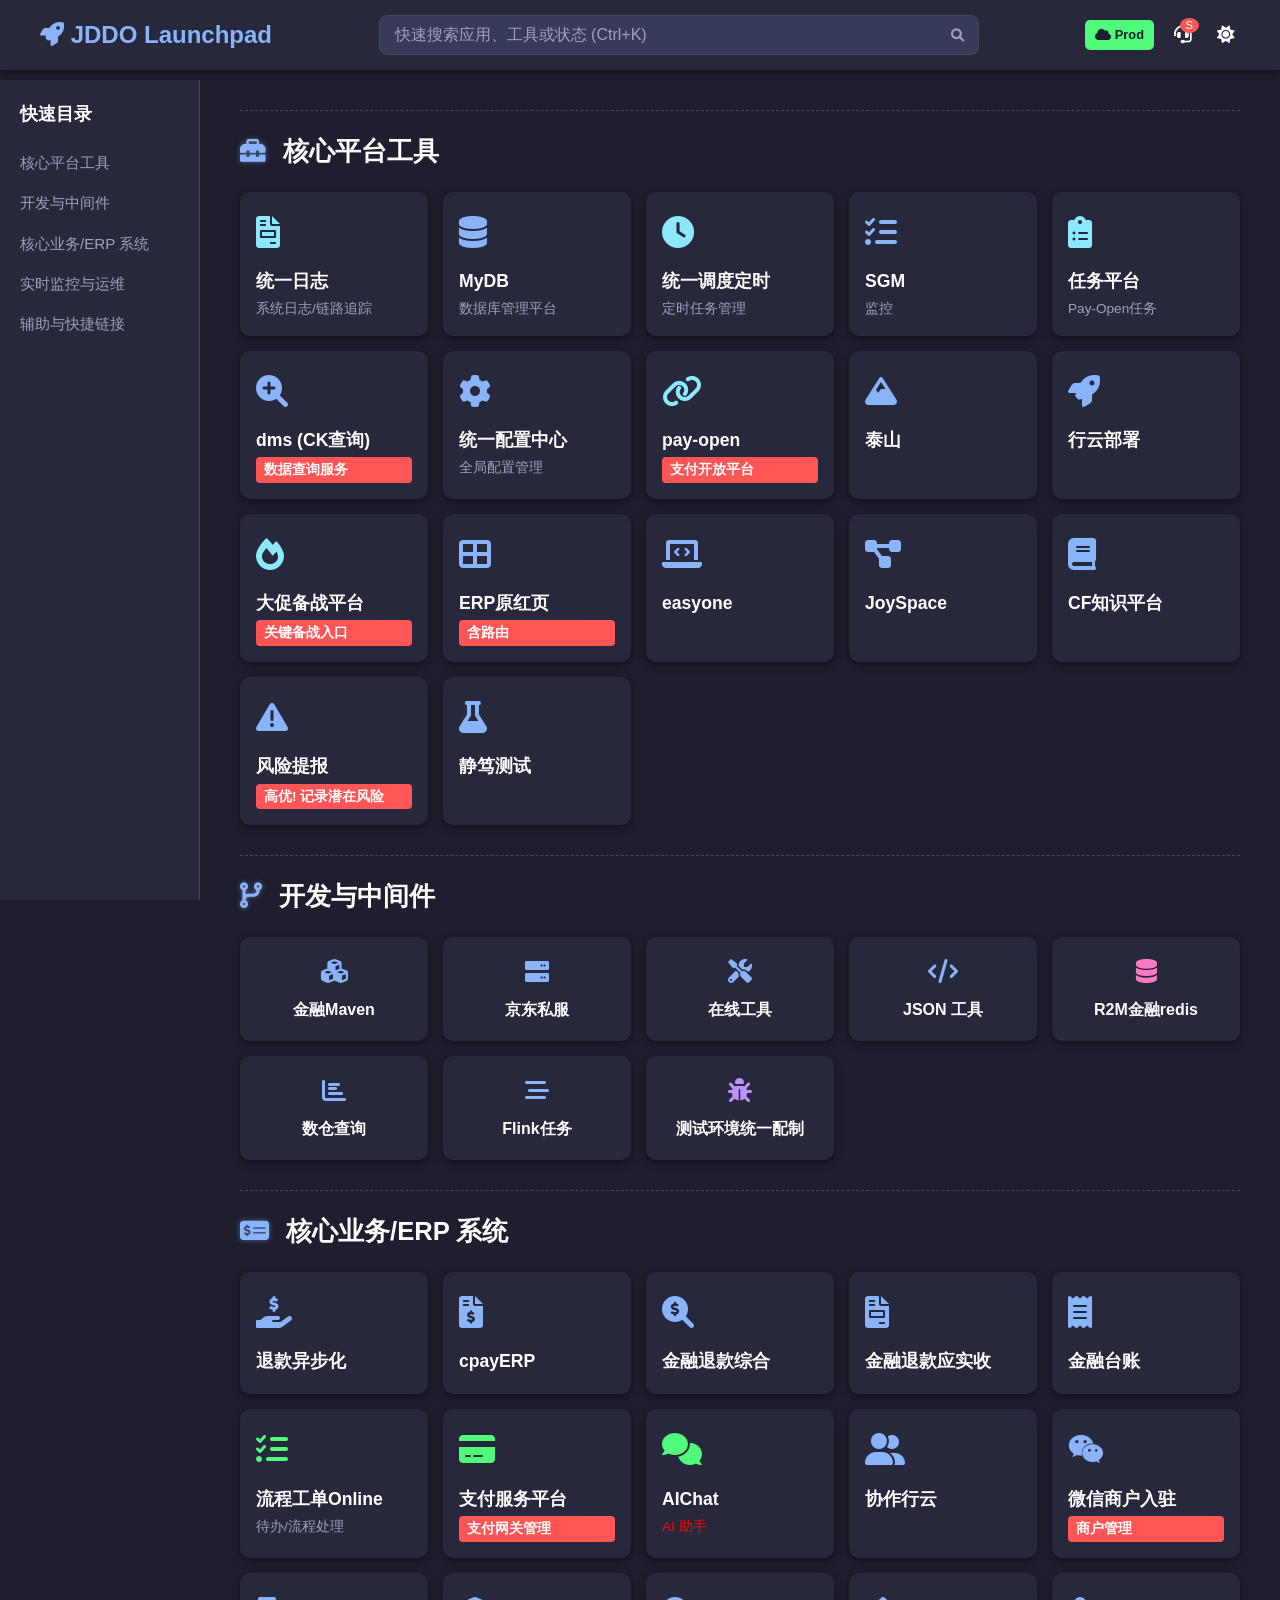
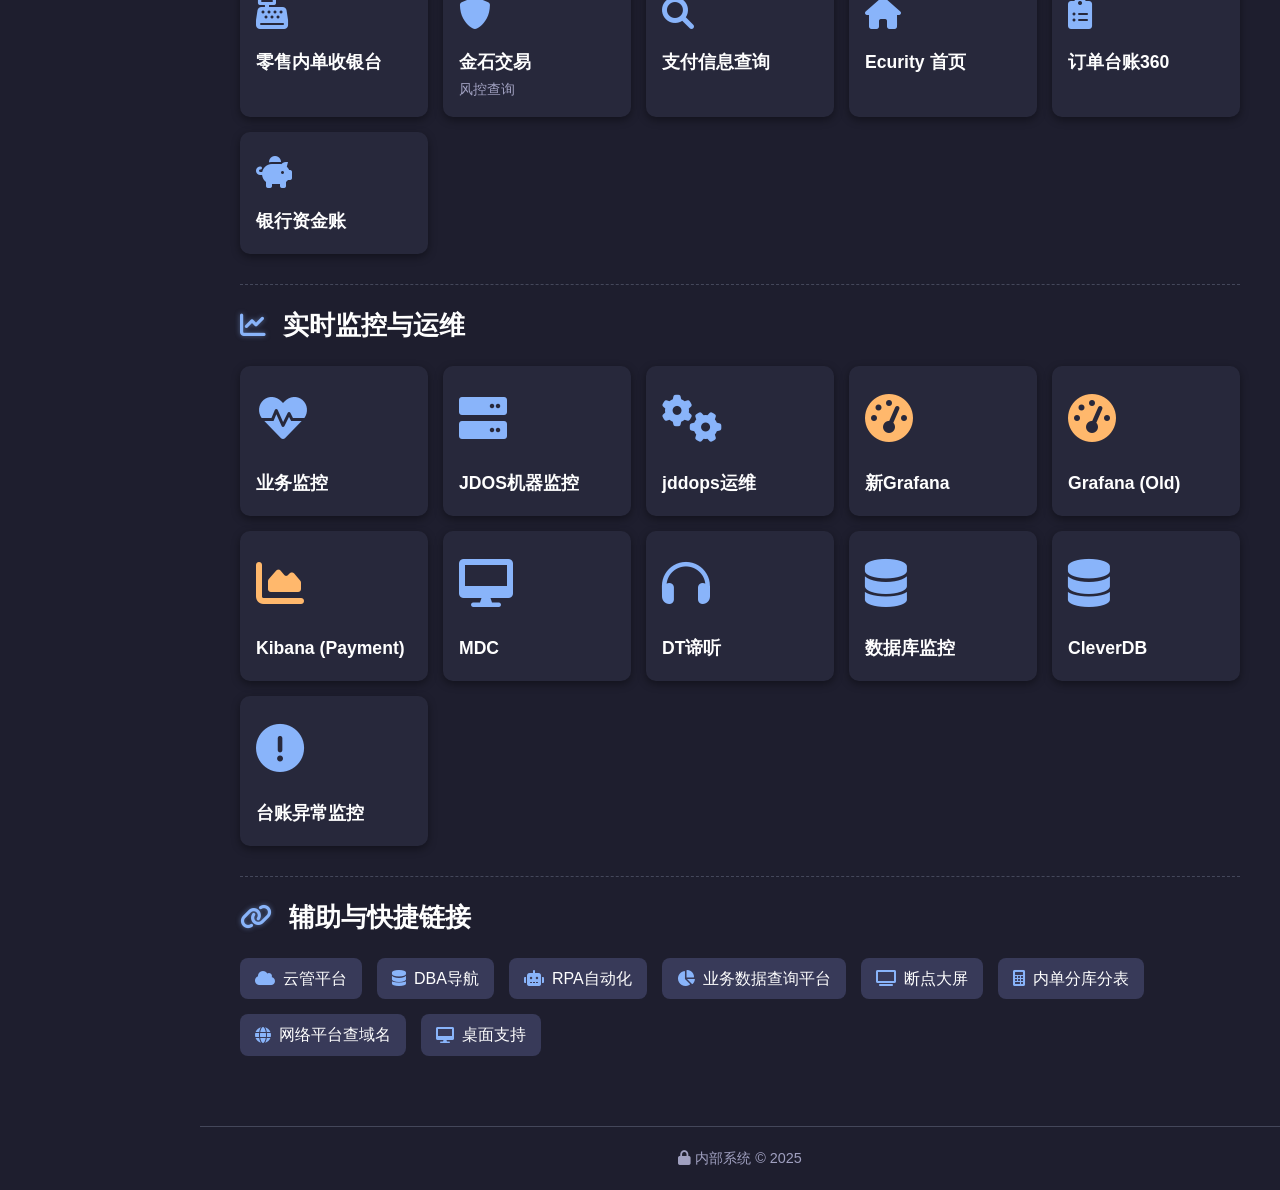
==== index.html @ 11e51b0f "Update index.html" ====
<!DOCTYPE html>
<html lang="zh-CN">
<head>
    <meta charset="UTF-8">
    <meta name="viewport" content="width=device-width, initial-scale=1.0">
    <title>JDDO 智能工作台 - 蓝宇知道</title>
    <link rel="stylesheet" href="https://cdnjs.cloudflare.com/ajax/libs/font-awesome/6.0.0/css/all.min.css">
    <link rel="stylesheet" href="/jd/style.css">
</head>
<body class="dark-mode">

    <nav id="sidebar-nav">
        <h3>快速目录</h3>
        <ul id="toc-list">
            </ul>
    </nav>

    <header id="header">
        <div class="logo">
            <i class="fas fa-rocket"></i> JDDO Launchpad
        </div>
        <div class="search-bar">
            <input type="text" id="search-input" placeholder="快速搜索应用、工具或状态 (Ctrl+K)">
            <button aria-label="搜索"><i class="fas fa-search"></i></button>
        </div>
        <div class="status-widgets">
            <span class="env-tag production" title="当前环境：生产">
                <i class="fas fa-cloud"></i> Prod
            </span>
            <button class="notifications" title="联系支持">
                <a href="timline://chat/?topin=yangfeiyu" style="color: inherit;"><i class="fas fa-headset"></i></a>
                <span class="badge">S</span>
            </button>
            <button id="theme-toggle" title="切换主题">
                <i class="fas fa-sun"></i>
            </button>
        </div>
    </header>

    <main id="main-content">

        <section class="category-block" id="platform-tools">
            <h2 class="category-title"><i class="fas fa-toolbox icon-glow"></i> 核心平台工具</h2>
            <div class="card-grid">
                <a href="http://digger.jd.com/" class="tool-card accent-1" data-label="统一日志, 链路追踪" target="_blank">
                    <div class="card-icon"><i class="fas fa-file-invoice"></i></div>
                    <div class="card-title">统一日志</div>
                    <div class="card-subtitle">系统日志/链路追踪</div>
                </a>
                <a href="http://mydb.jdfmgt.com/" class="tool-card" data-label="MyDB, 数据库管理" target="_blank">
                    <div class="card-icon"><i class="fas fa-database"></i></div>
                    <div class="card-title">MyDB</div>
                    <div class="card-subtitle">数据库管理平台</div>
                </a>
                <a href="http://schedule.jd.com/" class="tool-card accent-1" data-label="统一调度定时, schedule" target="_blank">
                    <div class="card-icon"><i class="fas fa-clock"></i></div>
                    <div class="card-title">统一调度定时</div>
                    <div class="card-subtitle">定时任务管理</div>
                </a>
                <a href="http://sgm.jd.com/" class="tool-card" data-label="SGM" target="_blank">
                    <div class="card-icon"><i class="fas fa-tasks"></i></div>
                    <div class="card-title">SGM</div>
                    <div class="card-subtitle">监控</div>
                </a>
                <a href="https://pay-open.jdfmgt.com/y66o3d" class="tool-card accent-1" data-label="任务平台" target="_blank">
                    <div class="card-icon"><i class="fas fa-clipboard-list"></i></div>
                    <div class="card-title">任务平台</div>
                    <div class="card-subtitle">Pay-Open任务</div>
                </a>
                <a href="https://dms.yunjian.jd.com/dms/sqlConsole/index/index/1" class="tool-card" data-label="dms(CK查询)" target="_blank">
                    <div class="card-icon"><i class="fas fa-search-plus"></i></div>
                    <div class="card-title">dms (CK查询)</div>
                    <div class="card-subtitle urgent">数据查询服务</div>
                </a>

                <a href="http://uniconfm.jd.com/uniconfig.do" class="tool-card" data-label="统一配置中心, 配置" target="_blank">
                    <div class="card-icon"><i class="fas fa-cog"></i></div>
                    <div class="card-title">统一配置中心</div>
                    <div class="card-subtitle">全局配置管理</div>
                </a>
                <a href="https://pay-open.jdfmgt.com/" class="tool-card accent-1" data-label="pay-open" target="_blank">
                    <div class="card-icon"><i class="fas fa-link"></i></div>
                    <div class="card-title">pay-open</div>
                    <div class="card-subtitle urgent">支付开放平台</div>
                </a>
                <a href="https://taishan.jd.com/" class="tool-card" data-label="泰山, 内部工具" target="_blank">
                    <div class="card-icon"><i class="fas fa-mountain"></i></div>
                    <div class="card-title">泰山</div>
                </a>
                <a href="http://jagile.jd.com/jdosCD/jdt/apps" class="tool-card" data-label="行云部署" target="_blank">
                    <div class="card-icon"><i class="fas fa-rocket"></i></div>
                    <div class="card-title">行云部署</div>
                </a>
                <a href="https://dc.jd.com/" class="tool-card accent-1" data-label="大促备战平台" target="_blank">
                    <div class="card-icon"><i class="fas fa-fire"></i></div>
                    <div class="card-title">大促备战平台</div>
                    <div class="card-subtitle urgent">关键备战入口</div>
                </a>
                <a href="https://master.jdfmgt.com/" class="tool-card" data-label="ERP原红页(含路由)" target="_blank">
                    <div class="card-icon"><i class="fas fa-th-large"></i></div>
                    <div class="card-title">ERP原红页</div>
                    <div class="card-subtitle urgent">含路由</div>
                </a>

                <a href="http://jagile.jd.com/easyone" class="tool-card" data-label="easyone" target="_blank">
                    <div class="card-icon"><i class="fas fa-laptop-code"></i></div>
                    <div class="card-title">easyone</div>
                </a>
                <a href="https://joyspace.jd.com/" class="tool-card" data-label="joyspace" target="_blank">
                    <div class="card-icon"><i class="fas fa-project-diagram"></i></div>
                    <div class="card-title">JoySpace</div>
                </a>
                <a href="https://cf.jd.com/" class="tool-card" data-label="CF知识平台" target="_blank">
                    <div class="card-icon"><i class="fas fa-book"></i></div>
                    <div class="card-title">CF知识平台</div>
                </a>
                <a href="https://events.jd.com/order/riskMessage" class="tool-card" data-label="风险提报" target="_blank">
                    <div class="card-icon"><i class="fas fa-exclamation-triangle"></i></div>
                    <div class="card-title">风险提报</div>
                    <div class="card-subtitle urgent">高优! 记录潜在风险</div>
                </a>
                <a href="http://jagile.jd.com/jingdu/interface" class="tool-card" data-label="静笃测试" target="_blank">
                    <div class="card-icon"><i class="fas fa-flask"></i></div>
                    <div class="card-title">静笃测试</div>
                </a>
            </div>
        </section>

        <section class="category-block" id="dev-middleware">
            <h2 class="category-title"><i class="fas fa-code-branch icon-glow"></i> 开发与中间件</h2>
            <div class="card-grid">
                <a href="http://nexus.cbpmgt.com/nexus/index.html#welcome" class="tool-card small" data-label="金融Maven" target="_blank">
                    <div class="card-icon"><i class="fas fa-cubes"></i></div>
                    <div class="card-title">金融Maven</div>
                </a>
                <a href="http://artifactory.jd.com" class="tool-card small" data-label="京东私服" target="_blank">
                    <div class="card-icon"><i class="fas fa-server"></i></div>
                    <div class="card-title">京东私服</div>
                </a>
                <a href="http://c.runoob.com/" class="tool-card small" data-label="在线工具" target="_blank">
                    <div class="card-icon"><i class="fas fa-tools"></i></div>
                    <div class="card-title">在线工具</div>
                </a>
                <a href="https://jddo.cn/json.html" class="tool-card small" data-label="JSON" target="_blank">
                    <div class="card-icon"><i class="fas fa-code"></i></div>
                    <div class="card-title">JSON 工具</div>
                </a>
                
                <a href="https://r2m.jd.com/" class="tool-card small accent-2" data-label="R2M金融redis" target="_blank">
                    <div class="card-icon"><i class="fas fa-database"></i></div>
                    <div class="card-title">R2M金融redis</div>
                </a>
                <a href="http://dp.jd.com/idenew/index.html#/offlineBeta" class="tool-card small" data-label="数仓查询" target="_blank">
                    <div class="card-icon"><i class="fas fa-chart-bar"></i></div>
                    <div class="card-title">数仓查询</div>
                </a>
                <a href="http://dp.jd.com/jrc/task" class="tool-card small" data-label="Flink任务" target="_blank">
                    <div class="card-icon"><i class="fas fa-stream"></i></div>
                    <div class="card-title">Flink任务</div>
                </a>
                <a href="http://uniconfig.jr.jd.com/uniconfig.do" class="tool-card small accent-3" data-label="测试, 统一配制, 环境" target="_blank">
                    <div class="card-icon"><i class="fas fa-bug"></i></div>
                    <div class="card-title">测试环境统一配制</div>
                </a>
            </div>
        </section>

        <section class="category-block" id="business-systems">
            <h2 class="category-title"><i class="fas fa-money-check-alt icon-glow"></i> 核心业务/ERP 系统</h2>
            <div class="card-grid">
                <a href="http://rferp.jdfin.local/refund/refundDataQuery.do" class="tool-card" data-label="ERP, 退款异步化" target="_blank">
                    <div class="card-icon"><i class="fas fa-hand-holding-usd"></i></div>
                    <div class="card-title">退款异步化</div>
                </a>
                <a href="http://cpayerp.jdfmgt.com/" class="tool-card" data-label="cpayERP" target="_blank">
                    <div class="card-icon"><i class="fas fa-file-invoice-dollar"></i></div>
                    <div class="card-title">cpayERP</div>
                </a>
                
                <a href="http://refaudit.jr.jd.com/queryRefundData.do" class="tool-card" data-label="金融退款综合" target="_blank">
                    <div class="card-icon"><i class="fas fa-search-dollar"></i></div>
                    <div class="card-title">金融退款综合</div>
                </a>
                <a href="http://refaudit.jr.jd.com/showInfo.do" class="tool-card" data-label="金融退款应实收" target="_blank">
                    <div class="card-icon"><i class="fas fa-file-invoice"></i></div>
                    <div class="card-title">金融退款应实收</div>
                </a>

                <a href="http://refaudit.jr.jd.com/" class="tool-card" data-label="金融台账" target="_blank">
                    <div class="card-icon"><i class="fas fa-receipt"></i></div>
                    <div class="card-title">金融台账</div>
                </a>
                
                <a href="http://online.cbpmgt.com/" class="tool-card accent-4" data-label="流程工单Online" target="_blank">
                    <div class="card-icon"><i class="fas fa-tasks"></i></div>
                    <div class="card-title">流程工单Online</div>
                    <div class="card-subtitle">待办/流程处理</div>
                </a>
                <a href="https://pay-open.jdfmgt.com/" class="tool-card accent-4" data-label="支付服务平台" target="_blank">
                    <div class="card-icon"><i class="fas fa-credit-card"></i></div>
                    <div class="card-title">支付服务平台</div>
                    <div class="card-subtitle urgent">支付网关管理</div>
                </a>
                <a href="http://aichat.jd.com/" class="tool-card accent-4" data-label="AIChat" target="_blank">
                    <div class="card-icon"><i class="fas fa-comments"></i></div>
                    <div class="card-title">AIChat</div>
                    <div class="card-subtitle" style="color:red">AI 助手</div>
                </a>
                <a href="http://jagile.jd.com/" class="tool-card" data-label="协作行云" target="_blank">
                    <div class="card-icon"><i class="fas fa-user-friends"></i></div>
                    <div class="card-title">协作行云</div>
                </a>
                <a href="https://7qb-erp.jd.com/generalPay-erp/page-f2wPUc1s" class="tool-card" data-label="微信商户入驻" target="_blank">
                    <div class="card-icon"><i class="fab fa-weixin"></i></div>
                    <div class="card-title">微信商户入驻</div>
                    <div class="card-subtitle urgent">商户管理</div>
                </a>
                <a href="http://01pay.jd.com/" class="tool-card" data-label="零售内单收银台" target="_blank">
                    <div class="card-icon"><i class="fas fa-cash-register"></i></div>
                    <div class="card-title">零售内单收银台</div>
                </a>

                <a href="http://ecurity.jr.jd.com/tradeStatusCreateView.do" class="tool-card" data-label="金石交易" target="_blank">
                    <div class="card-icon"><i class="fas fa-shield-alt"></i></div>
                    <div class="card-title">金石交易</div>
                    <div class="card-subtitle">风控查询</div>
                </a>
                <a href="http://ecurity.jr.jd.com/payInfoView.do" class="tool-card" data-label="支付信息查询" target="_blank">
                    <div class="card-icon"><i class="fas fa-search"></i></div>
                    <div class="card-title">支付信息查询</div>
                </a>
                <a href="http://ecurity.jr.jd.com/" class="tool-card" data-label="ecurity首页" target="_blank">
                    <div class="card-icon"><i class="fas fa-home"></i></div>
                    <div class="card-title">Ecurity 首页</div>
                </a>

                <a href="http://orderbank.360buy.com/" class="tool-card" data-label="订单台账360" target="_blank">
                    <div class="card-icon"><i class="fas fa-clipboard-list"></i></div>
                    <div class="card-title">订单台账360</div>
                </a>
                <a href="http://fdm.fm.jd.com/publicMenuNew.action?menuType=zjzwgl" class="tool-card" data-label="银行资金账" target="_blank">
                    <div class="card-icon"><i class="fas fa-piggy-bank"></i></div>
                    <div class="card-title">银行资金账</div>
                </a>
            </div>
        </section>

        <section class="category-block" id="monitoring-systems">
            <h2 class="category-title"><i class="fas fa-chart-line icon-glow"></i> 实时监控与运维</h2>
            <div class="card-grid">
                <a href="http://bizm2.jd.com/" class="tool-card big-icon" data-label="业务监控, 心跳" target="_blank">
                    <div class="card-icon"><i class="fas fa-heartbeat"></i></div>
                    <div class="card-title">业务监控</div>
                </a>
                <a href="http://brolly.jdos.jd.com/" class="tool-card big-icon" data-label="JDOS机器监控, 运维" target="_blank">
                    <div class="card-icon"><i class="fas fa-server"></i></div>
                    <div class="card-title">JDOS机器监控</div>
                </a>
                <a href="https://jddops.jd.com/" class="tool-card big-icon" data-label="jddops京东云运维" target="_blank">
                    <div class="card-icon"><i class="fas fa-cogs"></i></div>
                    <div class="card-title">jddops运维</div>
                </a>

                <a href="https://grafana-payment-new.jd.com/" class="tool-card big-icon accent-5" data-label="新Grafana" target="_blank">
                    <div class="card-icon"><i class="fas fa-tachometer-alt"></i></div>
                    <div class="card-title">新Grafana</div>
                </a>
                <a href="https://grafana-payment.jdfmgt.com/" class="tool-card big-icon accent-5" data-label="Grafana" target="_blank">
                    <div class="card-icon"><i class="fas fa-tachometer-alt"></i></div>
                    <div class="card-title">Grafana (Old)</div>
                </a>
                
                <a href="http://payment-kibana.jd.com/" class="tool-card big-icon accent-5" data-label="kibana" target="_blank">
                    <div class="card-icon"><i class="fas fa-chart-area"></i></div>
                    <div class="card-title">Kibana (Payment)</div>
                </a>
                
                <a href="http://mdc.jd.com/" class="tool-card big-icon" data-label="MDC" target="_blank">
                    <div class="card-icon"><i class="fas fa-desktop"></i></div>
                    <div class="card-title">MDC</div>
                </a>
                <a href="http://dting.jd.com/" class="tool-card big-icon" data-label="DT谛听" target="_blank">
                    <div class="card-icon"><i class="fas fa-headphones"></i></div>
                    <div class="card-title">DT谛听</div>
                </a>

                <a href="http://dbdashboard.jdfmgt.com/" class="tool-card big-icon" data-label="数据库监控" target="_blank">
                    <div class="card-icon"><i class="fas fa-database"></i></div>
                    <div class="card-title">数据库监控</div>
                </a>
                <a href="http://cleverdb.jdfmgt.com/#/dashboard" class="tool-card big-icon" data-label="cleverdb" target="_blank">
                    <div class="card-icon"><i class="fas fa-database"></i></div>
                    <div class="card-title">CleverDB</div>
                </a>
                
                <a href="http://easybi.jd.com/bi/#/datamax?code=84203FD24A8F68ADEED2C07BFF8646C535668D086C79AE25231402B37B0B12E7" class="tool-card big-icon" data-label="台账异常状态监控" target="_blank">
                    <div class="card-icon"><i class="fas fa-exclamation-circle"></i></div>
                    <div class="card-title">台账异常监控</div>
                </a>
            </div>
        </section>

        <section class="category-block" id="other-links">
            <h2 class="category-title"><i class="fas fa-link icon-glow"></i> 辅助与快捷链接</h2>
            <div class="link-list-grid">
                <a href="http://cmp.jdfmgt.com/" class="aux-link" data-label="云管平台" target="_blank"><i class="fas fa-cloud"></i> 云管平台</a>
                <a href="http://mega.db.cbpmgt.com/nav/" class="aux-link" data-label="DBA导航" target="_blank"><i class="fas fa-database"></i> DBA导航</a>
                <a href="http://rpa-ops.jd.com/" class="aux-link" data-label="RPA自动化服务平台" target="_blank"><i class="fas fa-robot"></i> RPA自动化</a>
                <a href="https://bizdata.clear.jd.com/" class="aux-link" data-label="业务数据查询平台" target="_blank"><i class="fas fa-chart-pie"></i> 业务数据查询平台</a>
                <a href="https://jdvision.jd.com/jdv/view?release=83326fe6aa784130aa3cc9def154901e" class="aux-link" data-label="断点大屏" target="_blank"><i class="fas fa-tv"></i> 断点大屏</a>
                <a href="/jd/dbroute.html" class="aux-link" data-label="内单各系统分库分表" target="_blank"><i class="fas fa-calculator"></i> 内单分库分表</a>
                <a href="http://np.jd.com/" class="aux-link" data-label="网络平台查域名" target="_blank"><i class="fas fa-globe"></i> 网络平台查域名</a>
                <a href="http://eit.jd.com/" class="aux-link" data-label="桌面支持" target="_blank"><i class="fas fa-desktop"></i> 桌面支持</a>
            </div>
        </section>

    </main>

    <footer>
        <i class="fas fa-lock"></i> 内部系统 &copy; 2025 
    </footer>

    <script src="/jd/script.js"></script>
</body>
</html>
---- jd/style.css ----
/* --- 0. 变量与基础设置 (Theme Variables & Base) --- */
:root {
    /* 深色主题默认变量 */
    --color-bg-primary: #1e1e2e; /* 主背景 */
    --color-bg-secondary: #27283b; /* 卡片/Header背景 */
    --color-text-primary: #fefefe; /* 主要文字 */
    --color-text-secondary: #a0a0c0; /* 次要文字 */
    --color-accent: #89b4fa; /* 主强调色 (蓝色) */
    --color-shadow: rgba(0, 0, 0, 0.4);
    --color-border: #44475a; /* 边框/分割线颜色 */

    /* 强调色板 */
    --accent-1: #8be9fd; /* 青色/统一日志 */
    --accent-2: #ff79c6; /* 粉色/Redis */
    --accent-3: #bd93f9; /* 紫色/测试 */
    --accent-4: #50fa7b; /* 绿色/支付 */
    --accent-5: #ffb86c; /* 橙色/监控 */

    --transition-speed: 0.3s;
}

/* 浅色模式切换 (Light Mode - 细节) */
.light-mode {
    --color-bg-primary: #f8f9fa; /* 浅色主背景 */
    --color-bg-secondary: #ffffff; /* 浅色卡片/Header背景 */
    --color-text-primary: #212529; /* 浅色主要文字 */
    --color-text-secondary: #6c757d; /* 浅色次要文字 */
    --color-accent: #007bff; /* 浅色主强调色 (蓝色) */
    --color-shadow: rgba(0, 0, 0, 0.15);
    --color-border: #e9ecef; /* 浅色边框/分割线颜色 */
}

/* ---------------------------------------------------- */
/* 浅色模式下需要覆盖的样式 */
/* ---------------------------------------------------- */
.light-mode #search-input {
    background-color: #f1f3f5; /* 浅色搜索框背景 */
    border: 1px solid var(--color-border);
    color: var(--color-text-primary);
}

.light-mode #sidebar-nav {
    border-right: 1px solid var(--color-border);
}

.light-mode .tool-card {
    background-color: var(--color-bg-secondary);
    box-shadow: 0 4px 10px var(--color-shadow);
    border: 1px solid var(--color-border); /* 添加边框让卡片更清晰 */
}

.light-mode .category-block {
    border-top: 1px dashed var(--color-border);
}

.light-mode footer {
    border-top: 1px solid var(--color-border);
}

.light-mode .aux-link {
    background-color: #e9ecef; /* 浅色辅助链接背景 */
    color: var(--color-text-primary);
}
/* ---------------------------------------------------- */


* {
    box-sizing: border-box;
    margin: 0;
    padding: 0;
}

body {
    font-family: 'Segoe UI', Tahoma, Geneva, Verdana, sans-serif;
    background-color: var(--color-bg-primary);
    color: var(--color-text-primary);
    line-height: 1.6;
    transition: background-color var(--transition-speed), color var(--transition-speed);
}

a {
    text-decoration: none;
    color: var(--color-accent);
}

/* --- 1. 头部导航 (Header & Search) --- */
#header {
    display: flex;
    justify-content: space-between;
    align-items: center;
    padding: 15px 40px;
    background-color: var(--color-bg-secondary);
    box-shadow: 0 2px 8px var(--color-shadow);
    position: sticky; /* 吸顶效果 */
    top: 0;
    z-index: 100;
}

.logo {
    font-size: 1.5rem;
    font-weight: 700;
    color: var(--color-accent);
}

.search-bar {
    flex-grow: 1;
    max-width: 600px;
    margin: 0 40px;
    display: flex;
    position: relative;
}

#search-input {
    width: 100%;
    padding: 10px 45px 10px 15px;
    border: 1px solid var(--color-border);
    border-radius: 8px;
    background-color: #383a59;
    color: var(--color-text-primary);
    font-size: 1rem;
    transition: all var(--transition-speed);
}

#search-input::placeholder {
    color: var(--color-text-secondary);
}

#search-input:focus {
    border-color: var(--color-accent);
    box-shadow: 0 0 0 3px color-mix(in srgb, var(--color-accent) 30%, transparent); 
    outline: none;
}

.search-bar button {
    position: absolute;
    right: 0;
    top: 0;
    height: 100%;
    background: none;
    border: none;
    color: var(--color-text-secondary);
    padding: 0 15px;
    cursor: pointer;
}

.status-widgets {
    display: flex;
    align-items: center;
    gap: 15px;
}

/* 环境 Tag */
.env-tag {
    padding: 5px 10px;
    border-radius: 5px;
    font-size: 0.8rem;
    font-weight: 600;
    background-color: var(--accent-4);
    color: var(--color-bg-primary);
}

/* 通知徽章 */
.notifications, #theme-toggle {
    background: none;
    border: none;
    color: var(--color-text-primary);
    font-size: 1.1rem;
    cursor: pointer;
    position: relative;
    padding: 5px;
    border-radius: 5px;
    transition: color 0.2s;
}

.notifications:hover, #theme-toggle:hover {
    color: var(--color-accent);
}

.badge {
    position: absolute;
    top: -2px;
    right: -2px;
    background-color: #ff5555;
    color: white;
    border-radius: 50%;
    padding: 2px 6px;
    font-size: 0.7rem;
    line-height: 1;
}


/* --- 2. 侧边导航目录 (Sidebar Nav) --- */
#sidebar-nav {
    position: fixed;
    left: 0;
    top: 80px; 
    width: 200px;
    height: calc(100vh - 80px);
    padding: 20px;
    background-color: var(--color-bg-secondary);
    border-right: 1px solid var(--color-border);
    z-index: 90;
}

#sidebar-nav h3 {
    margin-bottom: 15px;
    color: var(--color-text-primary);
    font-size: 1.1rem;
}

#toc-list {
    list-style: none;
}

#toc-list li a {
    display: block;
    padding: 8px 0;
    color: var(--color-text-secondary);
    font-size: 0.95rem;
    transition: color 0.2s, transform 0.2s;
}

#toc-list li a:hover {
    color: var(--color-accent);
    transform: translateX(5px);
}


/* --- 3. 主内容区与分类 (Main Content & Categories) --- */
#main-content {
    margin-left: 200px; 
    padding: 40px;
}

.category-block {
    margin-bottom: 30px; /* 减小分类块之间的间距 */
    padding-top: 20px;
    border-top: 1px dashed var(--color-border);
}

.category-title {
    font-size: 1.6rem; /* 略微减小标题字体 */
    margin-bottom: 20px; /* 减小标题和卡片的间距 */
    font-weight: 600;
    color: var(--color-text-primary);
}

/* 图标光晕效果 */
.icon-glow {
    margin-right: 10px;
    color: var(--color-accent);
    text-shadow: 0 0 5px color-mix(in srgb, var(--color-accent) 50%, transparent);
}

/* --- 4. 卡片网格布局 (Card Grid Layout) --- */
.card-grid {
    display: grid;
    /* 核心优化：减小最小宽度，允许每行容纳更多卡片（约 4-5 个） */
    grid-template-columns: repeat(auto-fit, minmax(180px, 1fr));
    gap: 15px; /* 减小卡片之间的间距 */
}

/* --- 5. 工具卡片 (Tool Card Styles - 尺寸优化) --- */
.tool-card {
    display: flex;
    flex-direction: column;
    /* 核心优化：减小卡片内边距，减少高度 */
    padding: 15px; 
    background-color: var(--color-bg-secondary);
    border-radius: 10px; /* 略微减小圆角 */
    box-shadow: 0 3px 8px var(--color-shadow); /* 减小阴影 */
    color: var(--color-text-primary);
    transition: all var(--transition-speed) cubic-bezier(0.25, 0.46, 0.45, 0.94); 
    position: relative;
    overflow: hidden;
    border: 1px solid transparent; 
}

/* 卡片悬停效果：保持不变 */
.tool-card:hover {
    transform: translateY(-3px); /* 略微减小抬升高度 */
    box-shadow: 0 6px 15px color-mix(in srgb, var(--color-accent) 30%, transparent), 0 3px 4px var(--color-shadow);
}

.card-icon {
    font-size: 2rem; /* 略微减小图标尺寸 */
    margin-bottom: 8px; /* 减小图标和标题间距 */
    color: var(--color-accent);
}

/* 大图标监控卡片 */
.tool-card.big-icon .card-icon {
    font-size: 3rem; /* 对应减小大图标尺寸 */
    margin-bottom: 10px;
}

.card-title {
    font-size: 1.1rem; /* 略微减小标题字体 */
    font-weight: 600;
    margin-bottom: 3px; /* 减小标题和副标题间距 */
    color: var(--color-text-primary); 
}

.card-subtitle {
    font-size: 0.85rem; /* 略微减小副标题字体 */
    color: var(--color-text-secondary);
}

/* 小卡片 (保持不变，因为它们本身就很小) */
.tool-card.small {
    padding: 15px;
    text-align: center;
}
.tool-card.small .card-icon {
    font-size: 1.5rem;
    margin-bottom: 5px;
}
.tool-card.small .card-title {
    font-size: 1rem;
}
.tool-card.small .card-subtitle {
    display: none;
}


/* 强调色卡片边框/图标 (保持不变) */
.tool-card.accent-1 .card-icon { color: var(--accent-1); }
.tool-card.accent-2 .card-icon { color: var(--accent-2); }
.tool-card.accent-3 .card-icon { color: var(--accent-3); }
.tool-card.accent-4 .card-icon { color: var(--accent-4); }
.tool-card.accent-5 .card-icon { color: var(--accent-5); }


/* 紧急状态 (保持不变) */
.card-subtitle.urgent {
    color: white;
    background-color: #ff5555;
    display: inline-block;
    padding: 2px 8px;
    border-radius: 4px;
    font-weight: 700;
    animation: pulse 1.5s infinite; 
}

@keyframes pulse {
    0% { opacity: 1; }
    50% { opacity: 0.7; }
    100% { opacity: 1; }
}


/* --- 6. 辅助链接列表 (Auxiliary Links - 保持不变) --- */
.link-list-grid {
    display: flex;
    flex-wrap: wrap;
    gap: 15px;
}

.aux-link {
    display: flex;
    align-items: center;
    padding: 8px 15px;
    border-radius: 8px;
    background-color: #383a59; 
    color: var(--color-text-primary);
    font-size: 1rem;
    transition: background-color 0.2s, color 0.2s;
}

.aux-link i {
    margin-right: 8px;
    color: var(--color-accent);
}

.aux-link:hover {
    background-color: var(--color-accent);
    color: var(--color-bg-primary);
    box-shadow: 0 4px 8px var(--color-shadow);
}
.aux-link:hover i {
    color: var(--color-bg-primary);
}


/* --- 7. 底部 (Footer) --- */
footer {
    padding: 20px;
    text-align: center;
    font-size: 0.9rem;
    color: var(--color-text-secondary);
    border-top: 1px solid var(--color-border);
    margin-left: 200px; 
}

/* --- 8. 搜索结果高亮 (保持不变) --- */
mark {
    background-color: var(--accent-5); 
    color: var(--color-bg-primary);
    padding: 0 2px;
    border-radius: 2px;
}


/* --- 9. 响应式调整 (Responsive Design) --- */
@media (max-width: 1024px) {
    #sidebar-nav {
        display: none; 
    }
    #main-content, footer {
        margin-left: 0;
        padding: 20px;
    }
    .card-grid {
        /* 在平板尺寸上，保持较小的卡片尺寸，保证效率 */
        grid-template-columns: repeat(auto-fit, minmax(150px, 1fr)); 
    }
    #header {
        flex-wrap: wrap;
        padding: 15px 20px;
    }
    .search-bar {
        order: 3;
        width: 100%;
        margin: 15px 0 0 0;
    }
    .status-widgets {
        gap: 10px;
    }
}
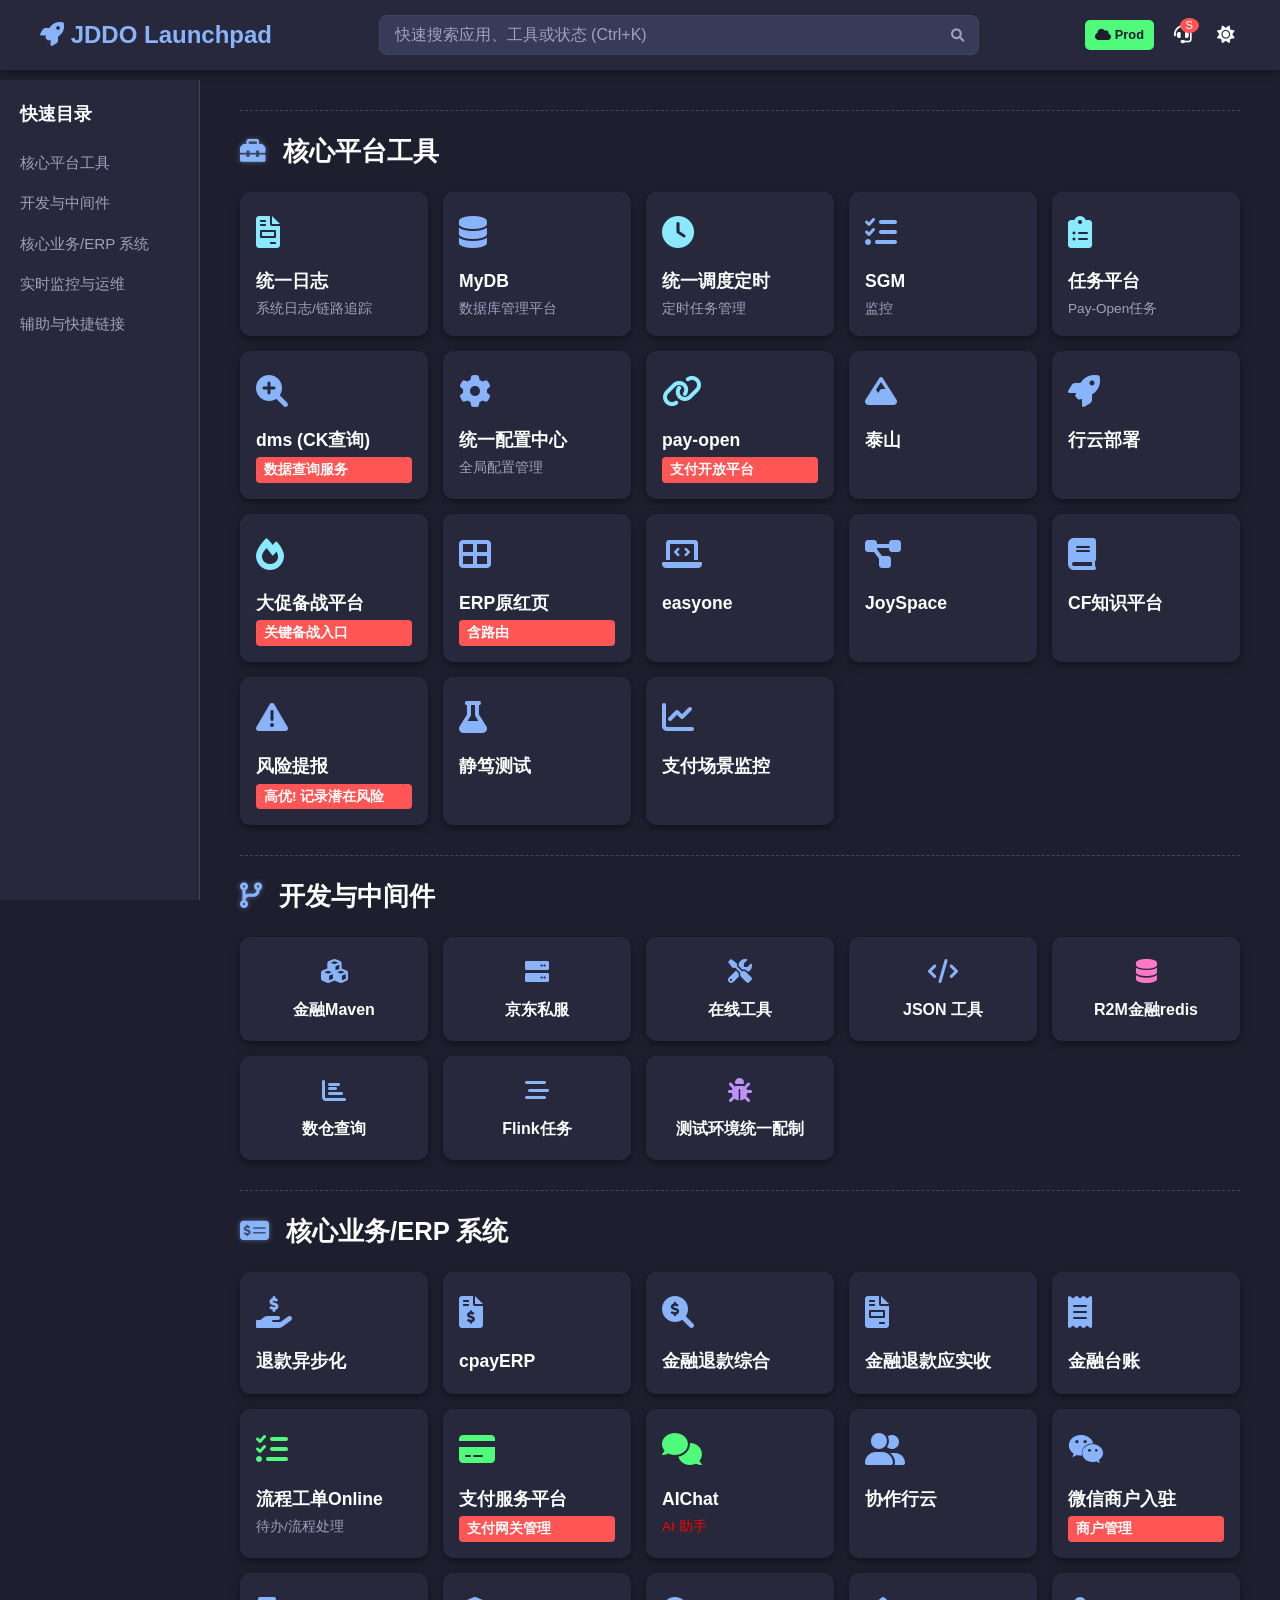
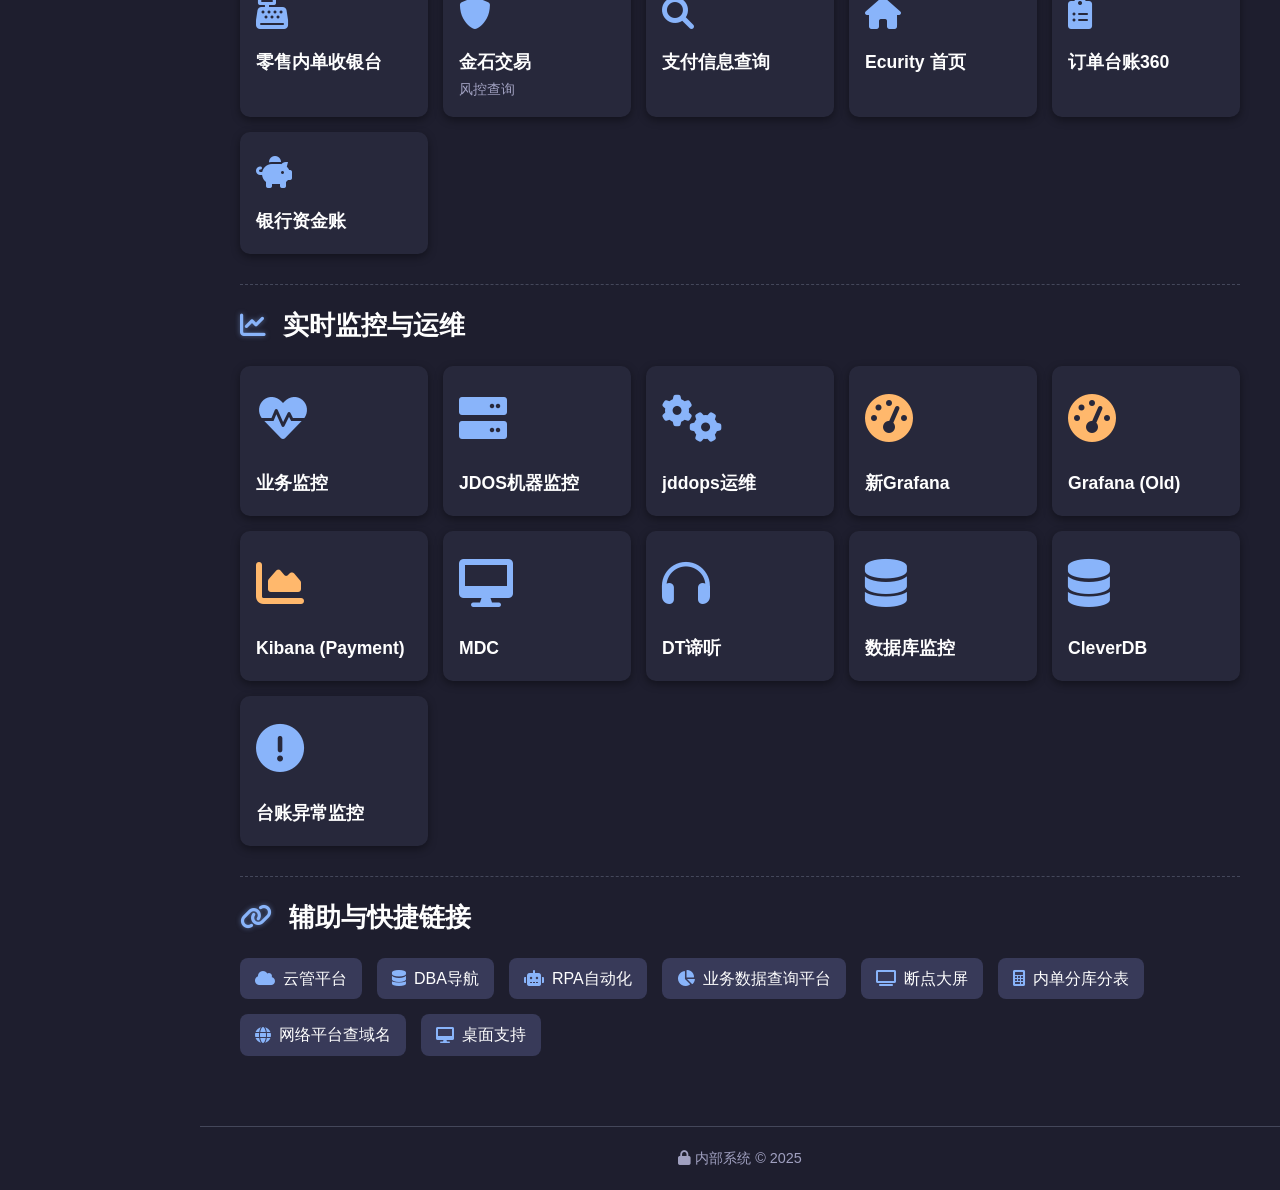
==== commit ef80eee7: "feat(index): 在核心平台工具中新增支付场景监控入口" ====
--- a/index.html
+++ b/index.html
@@ -123,6 +123,10 @@
                     <div class="card-icon"><i class="fas fa-flask"></i></div>
                     <div class="card-title">静笃测试</div>
                 </a>
+                <a href="https://gray-monitor-front-stage.web-t.jd.com/" class="tool-card" data-label="支付场景监控" target="_blank">
+                    <div class="card-icon"><i class="fas fa-chart-line"></i></div>
+                    <div class="card-title">支付场景监控</div>
+                </a>
             </div>
         </section>
 
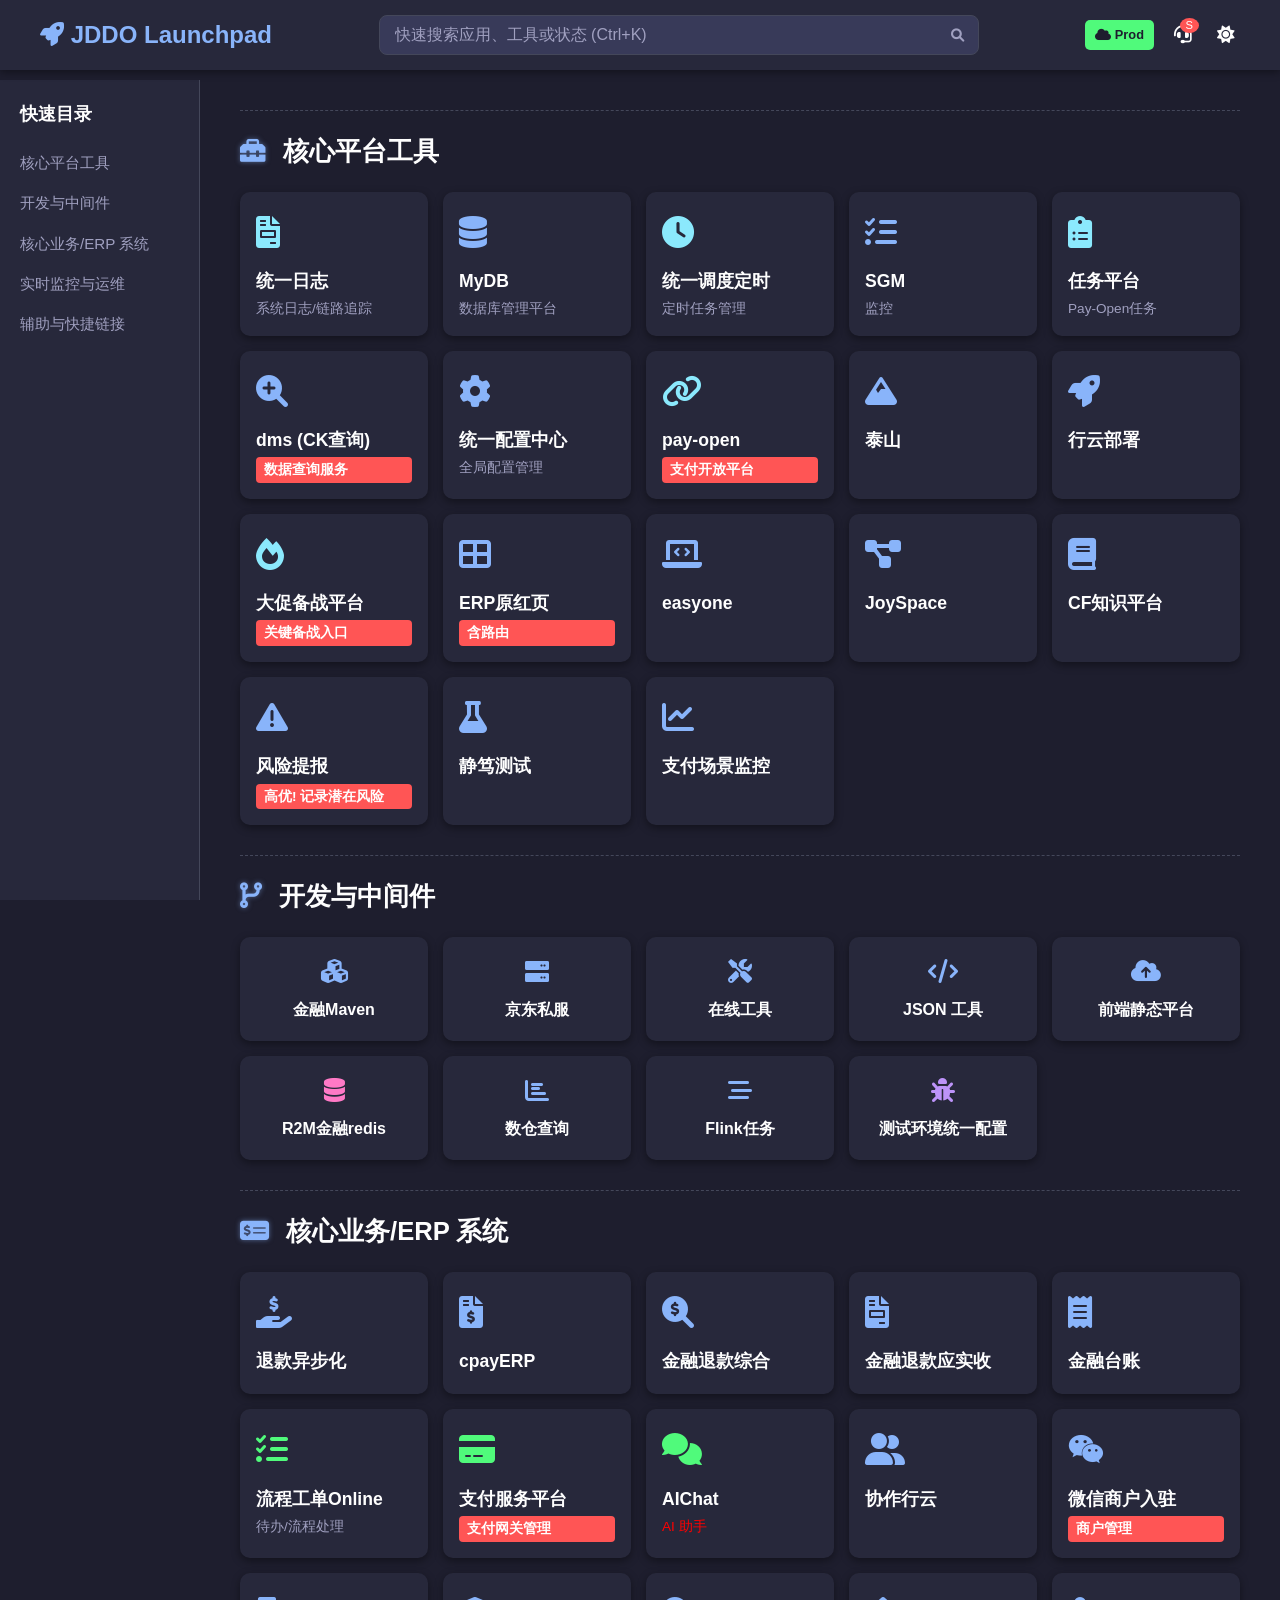
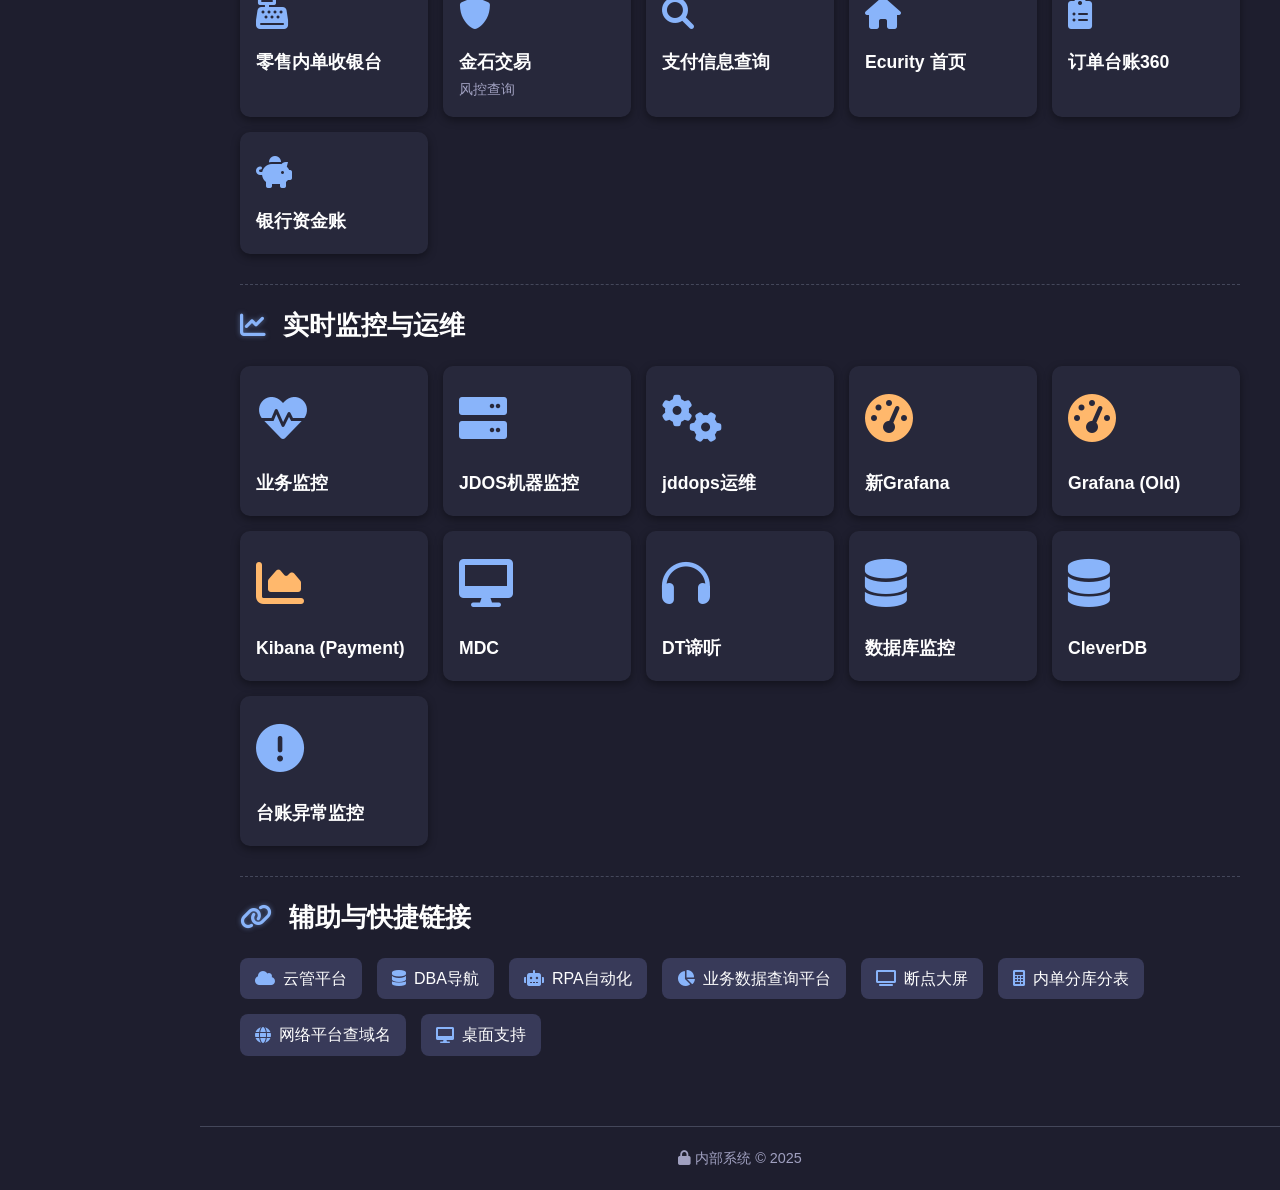
==== commit 2706c757: "feat(tools): 添加前端静态平台工具卡片并修正测试环境统一配置文本;//pubfree.jd.com/;- 修正测试环境统一配置的文本描述，将“配制”改为“配置”;- 调整了相关卡片的样式和" ====
--- a/index.html
+++ b/index.html
@@ -149,6 +149,10 @@
                     <div class="card-icon"><i class="fas fa-code"></i></div>
                     <div class="card-title">JSON 工具</div>
                 </a>
+                <a href="https://pubfree.jd.com/" class="tool-card small" data-label="前端静态平台" target="_blank">
+                    <div class="card-icon"><i class="fas fa-cloud-upload-alt"></i></div>
+                    <div class="card-title">前端静态平台</div>
+                </a>
                 
                 <a href="https://r2m.jd.com/" class="tool-card small accent-2" data-label="R2M金融redis" target="_blank">
                     <div class="card-icon"><i class="fas fa-database"></i></div>
@@ -162,9 +166,9 @@
                     <div class="card-icon"><i class="fas fa-stream"></i></div>
                     <div class="card-title">Flink任务</div>
                 </a>
-                <a href="http://uniconfig.jr.jd.com/uniconfig.do" class="tool-card small accent-3" data-label="测试, 统一配制, 环境" target="_blank">
+                <a href="http://uniconfig.jr.jd.com/uniconfig.do" class="tool-card small accent-3" data-label="测试, 统一配置, 环境" target="_blank">
                     <div class="card-icon"><i class="fas fa-bug"></i></div>
-                    <div class="card-title">测试环境统一配制</div>
+                    <div class="card-title">测试环境统一配置</div>
                 </a>
             </div>
         </section>
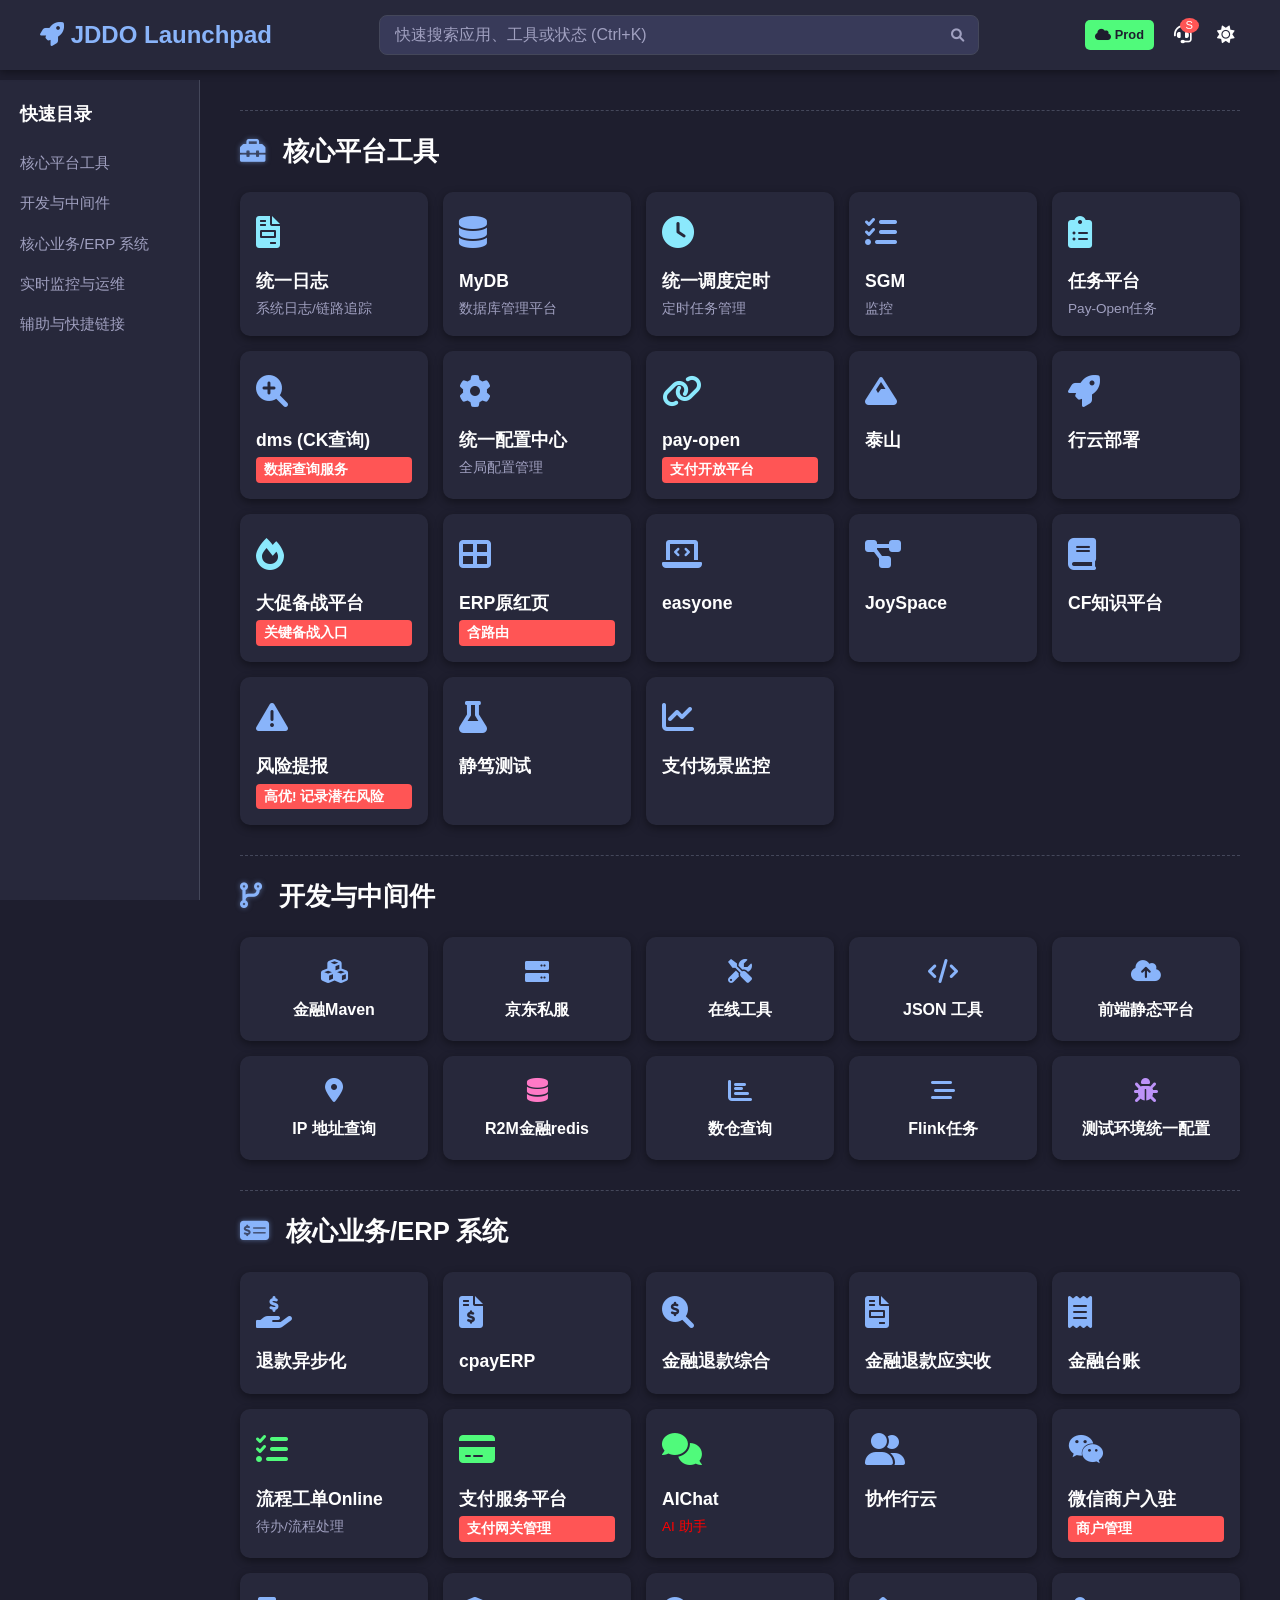
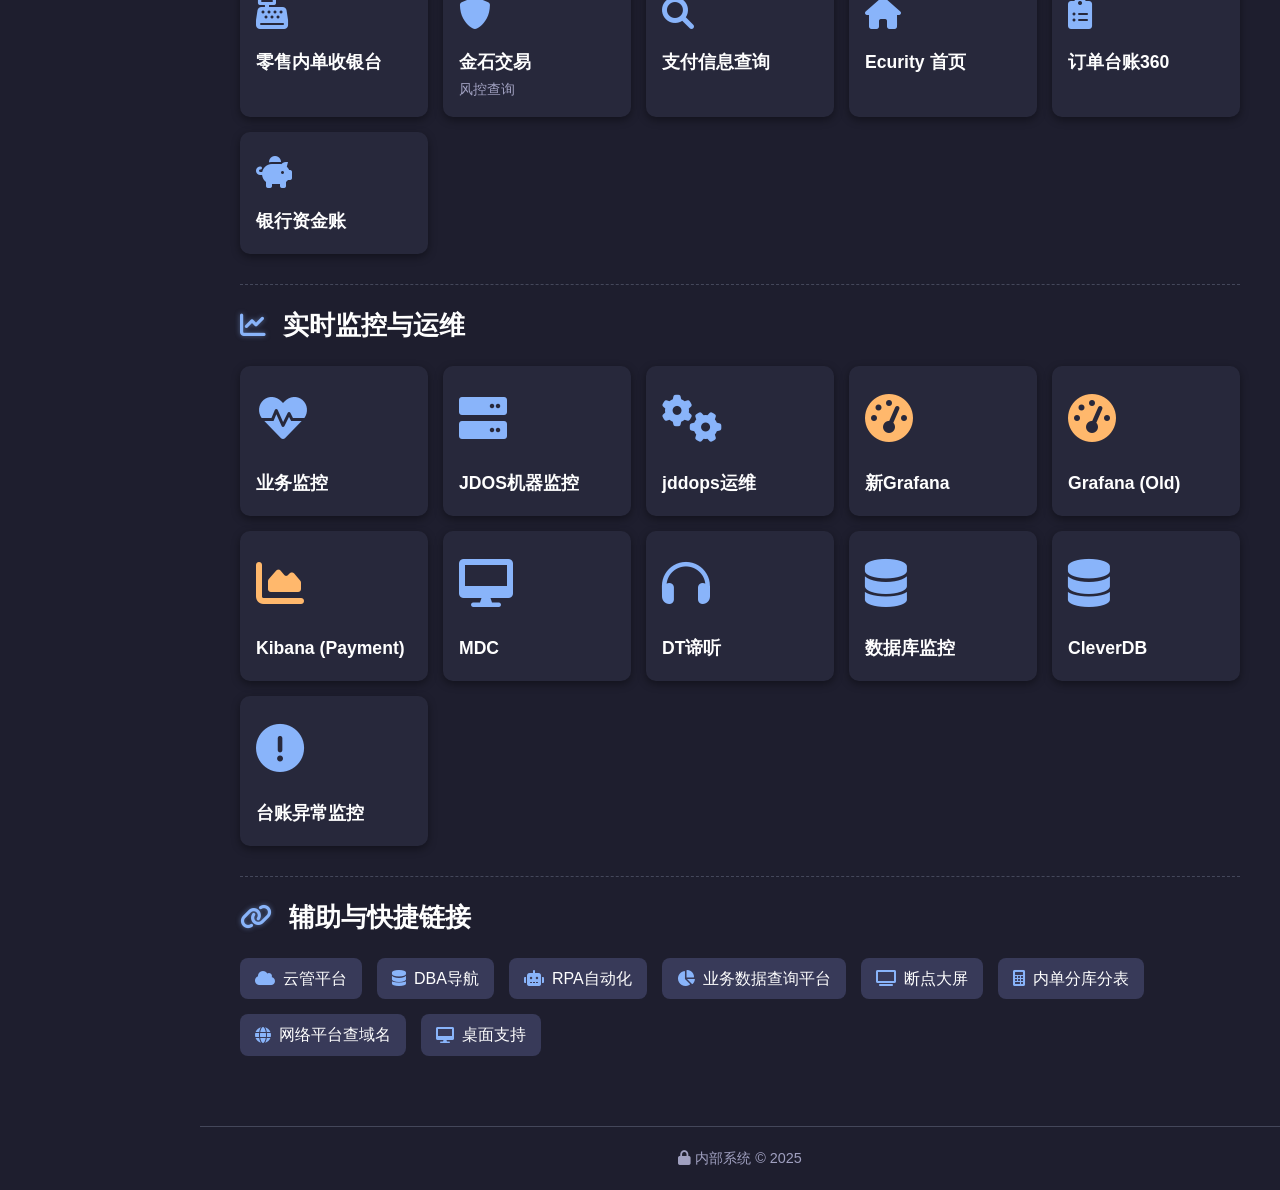
==== commit ddd7c332: "ip" ====
--- a/index.html
+++ b/index.html
@@ -153,7 +153,11 @@
                     <div class="card-icon"><i class="fas fa-cloud-upload-alt"></i></div>
                     <div class="card-title">前端静态平台</div>
                 </a>
-                
+                <a href="https://ip.skk.moe/" class="tool-card small" data-label="IP地址查询" target="_blank">
+                    <div class="card-icon"><i class="fas fa-map-marker-alt"></i></div>
+                    <div class="card-title">IP 地址查询</div>
+                </a>
+
                 <a href="https://r2m.jd.com/" class="tool-card small accent-2" data-label="R2M金融redis" target="_blank">
                     <div class="card-icon"><i class="fas fa-database"></i></div>
                     <div class="card-title">R2M金融redis</div>
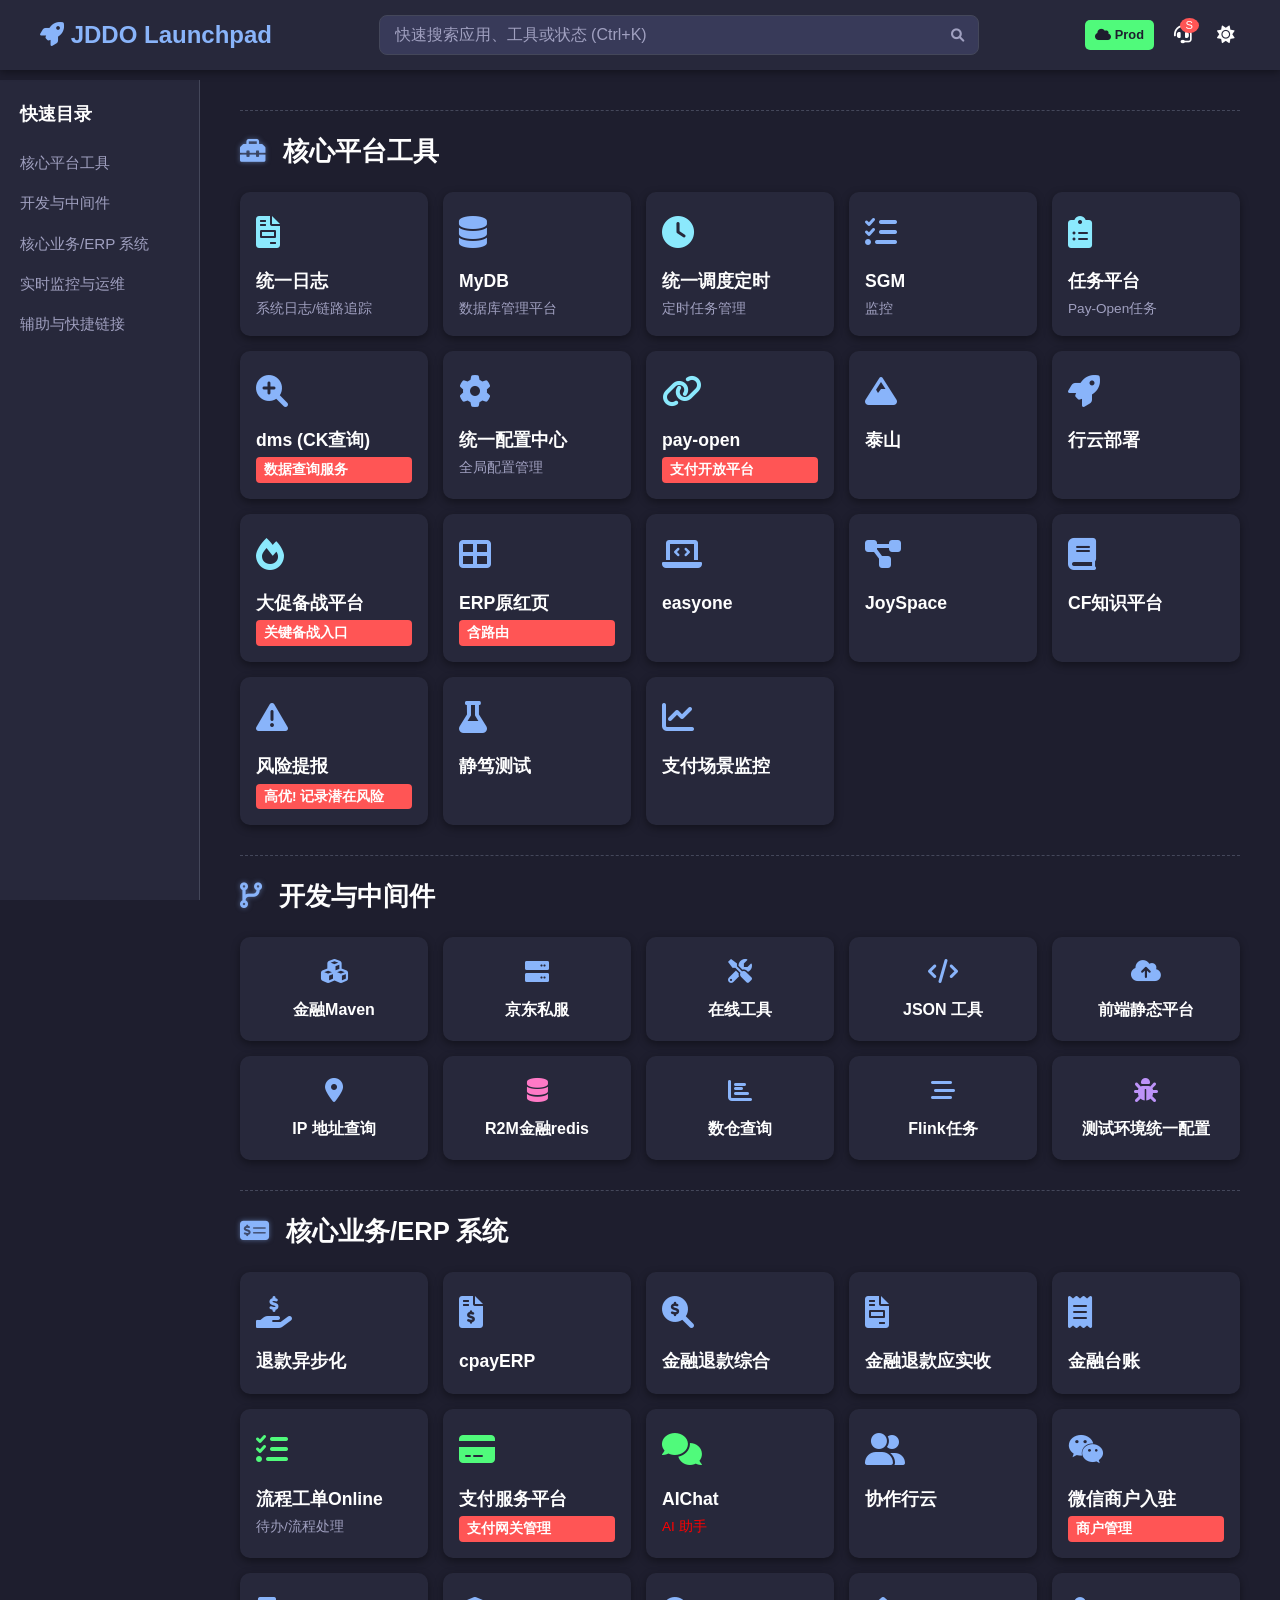
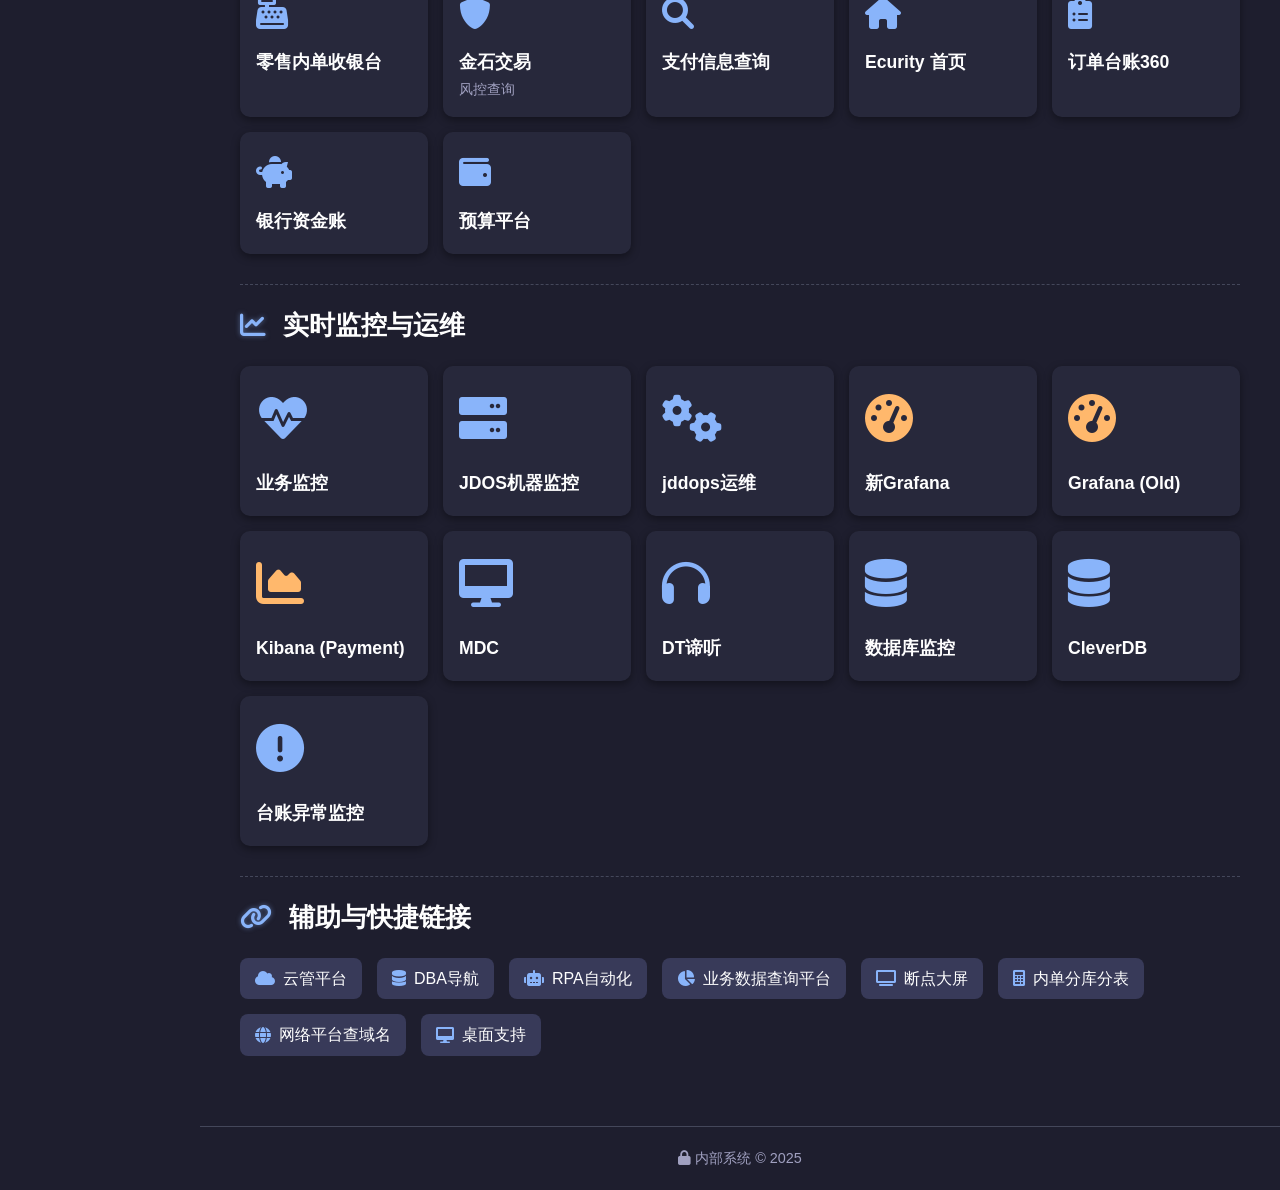
==== commit f16c362d: "feat(ui): 添加预算平台入口到首页卡片区域" ====
--- a/index.html
+++ b/index.html
@@ -254,6 +254,10 @@
                     <div class="card-icon"><i class="fas fa-piggy-bank"></i></div>
                     <div class="card-title">银行资金账</div>
                 </a>
+                <a href="https://8j-new.jdfmgt.com/" class="tool-card" data-label="预算平台" target="_blank">
+                    <div class="card-icon"><i class="fas fa-wallet"></i></div>
+                    <div class="card-title">预算平台</div>
+                </a>
             </div>
         </section>
 
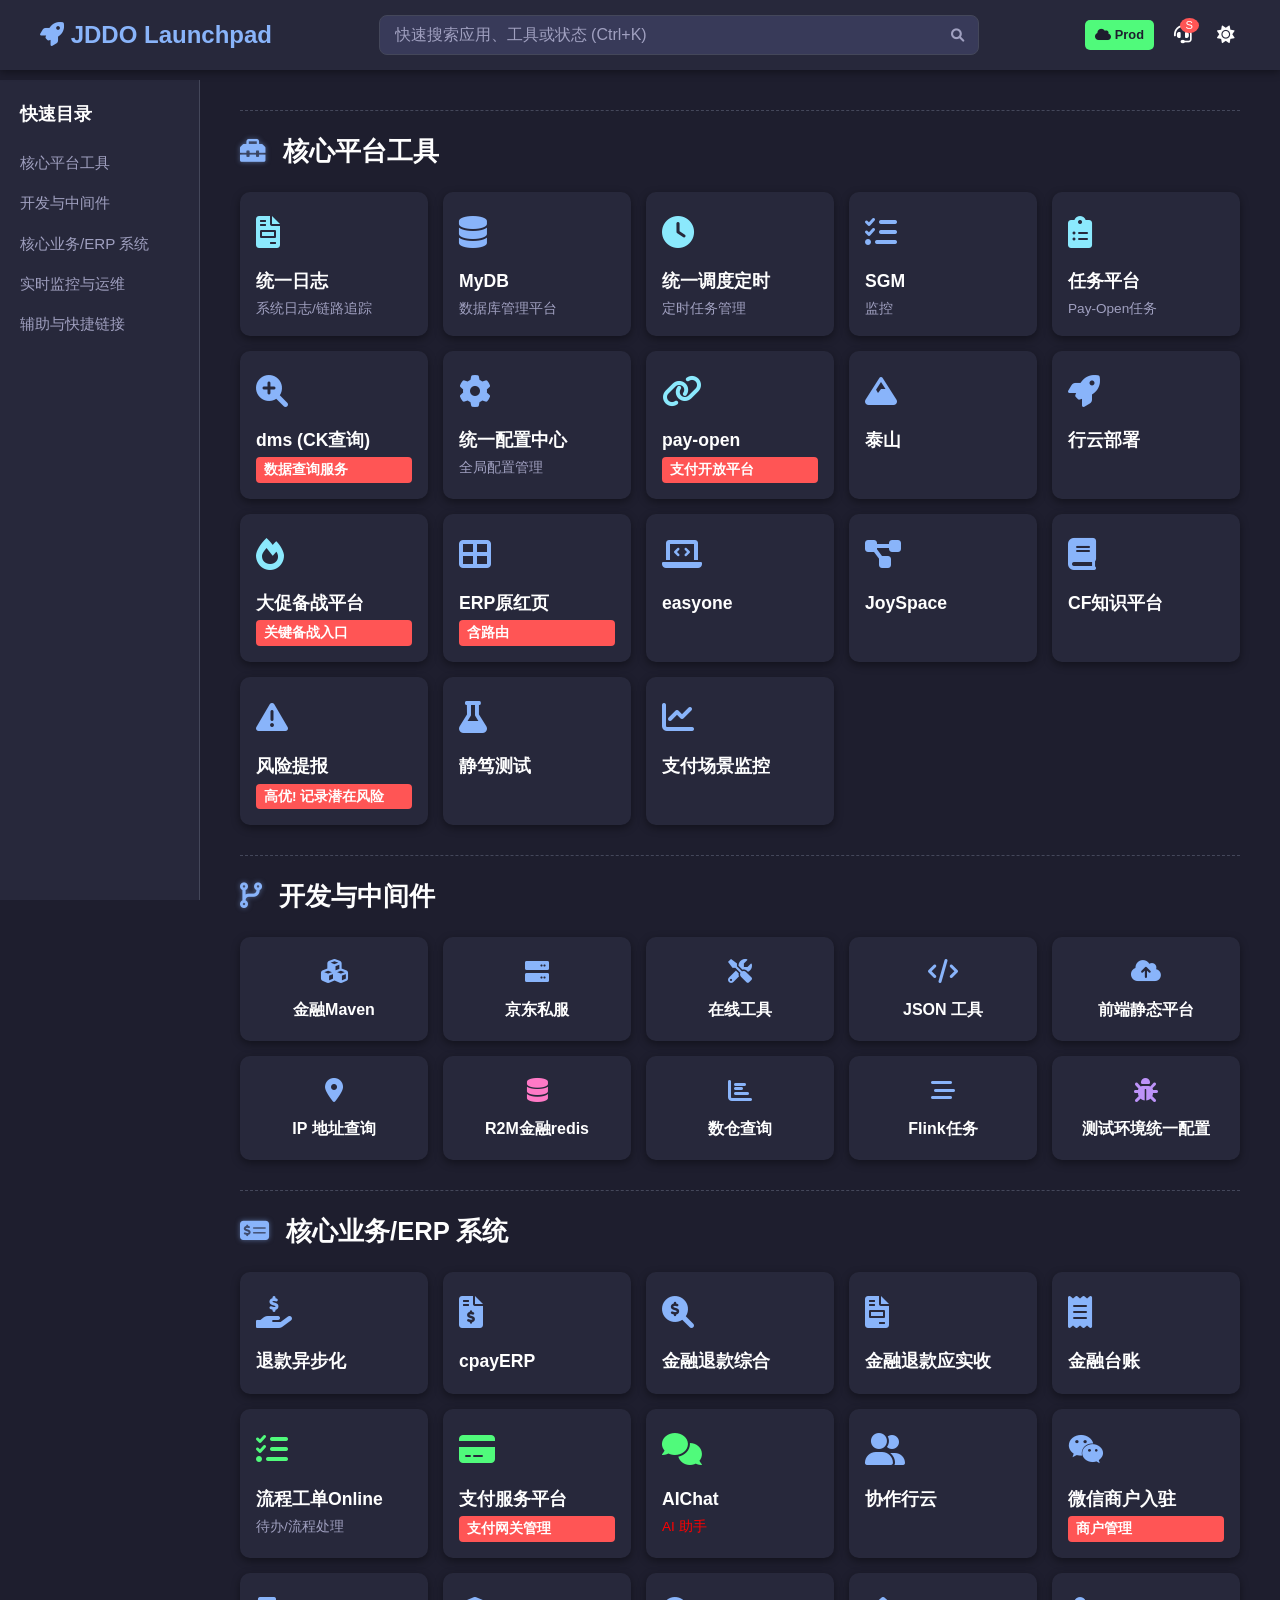
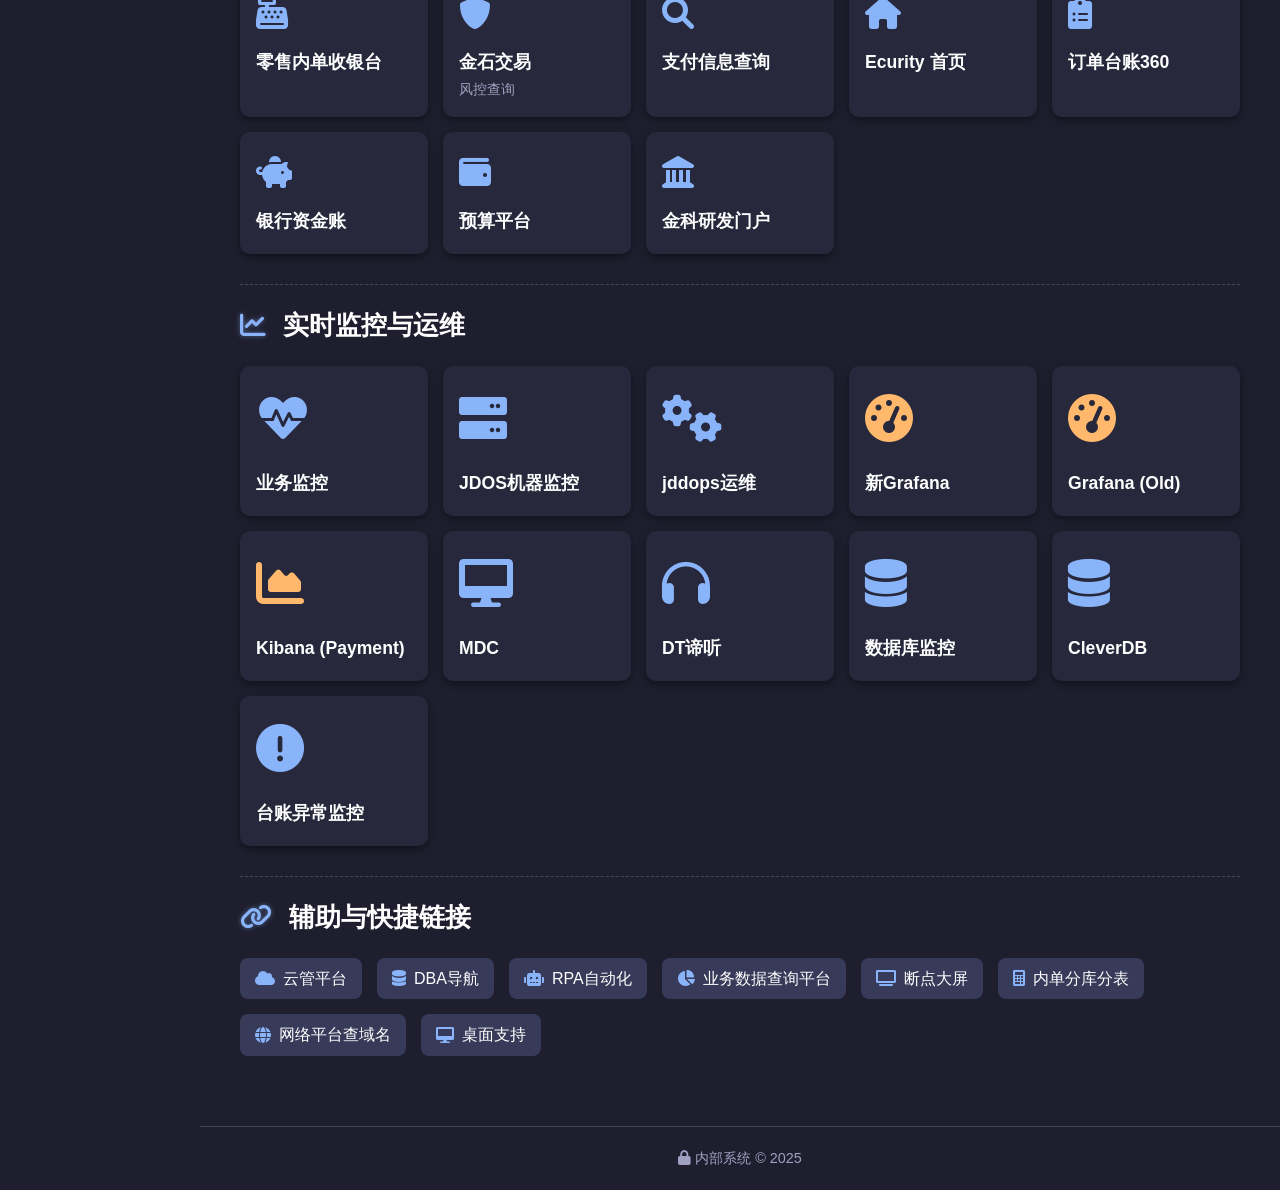
==== commit c6279263: "feat(门户): 添加金科研发门户入口链接" ====
--- a/index.html
+++ b/index.html
@@ -258,6 +258,10 @@
                     <div class="card-icon"><i class="fas fa-wallet"></i></div>
                     <div class="card-title">预算平台</div>
                 </a>
+                <a href="https://jk.jd.com/" class="tool-card" data-label="金科研发门户" target="_blank">
+                    <div class="card-icon"><i class="fas fa-landmark"></i></div>
+                    <div class="card-title">金科研发门户</div>
+                </a>
             </div>
         </section>
 
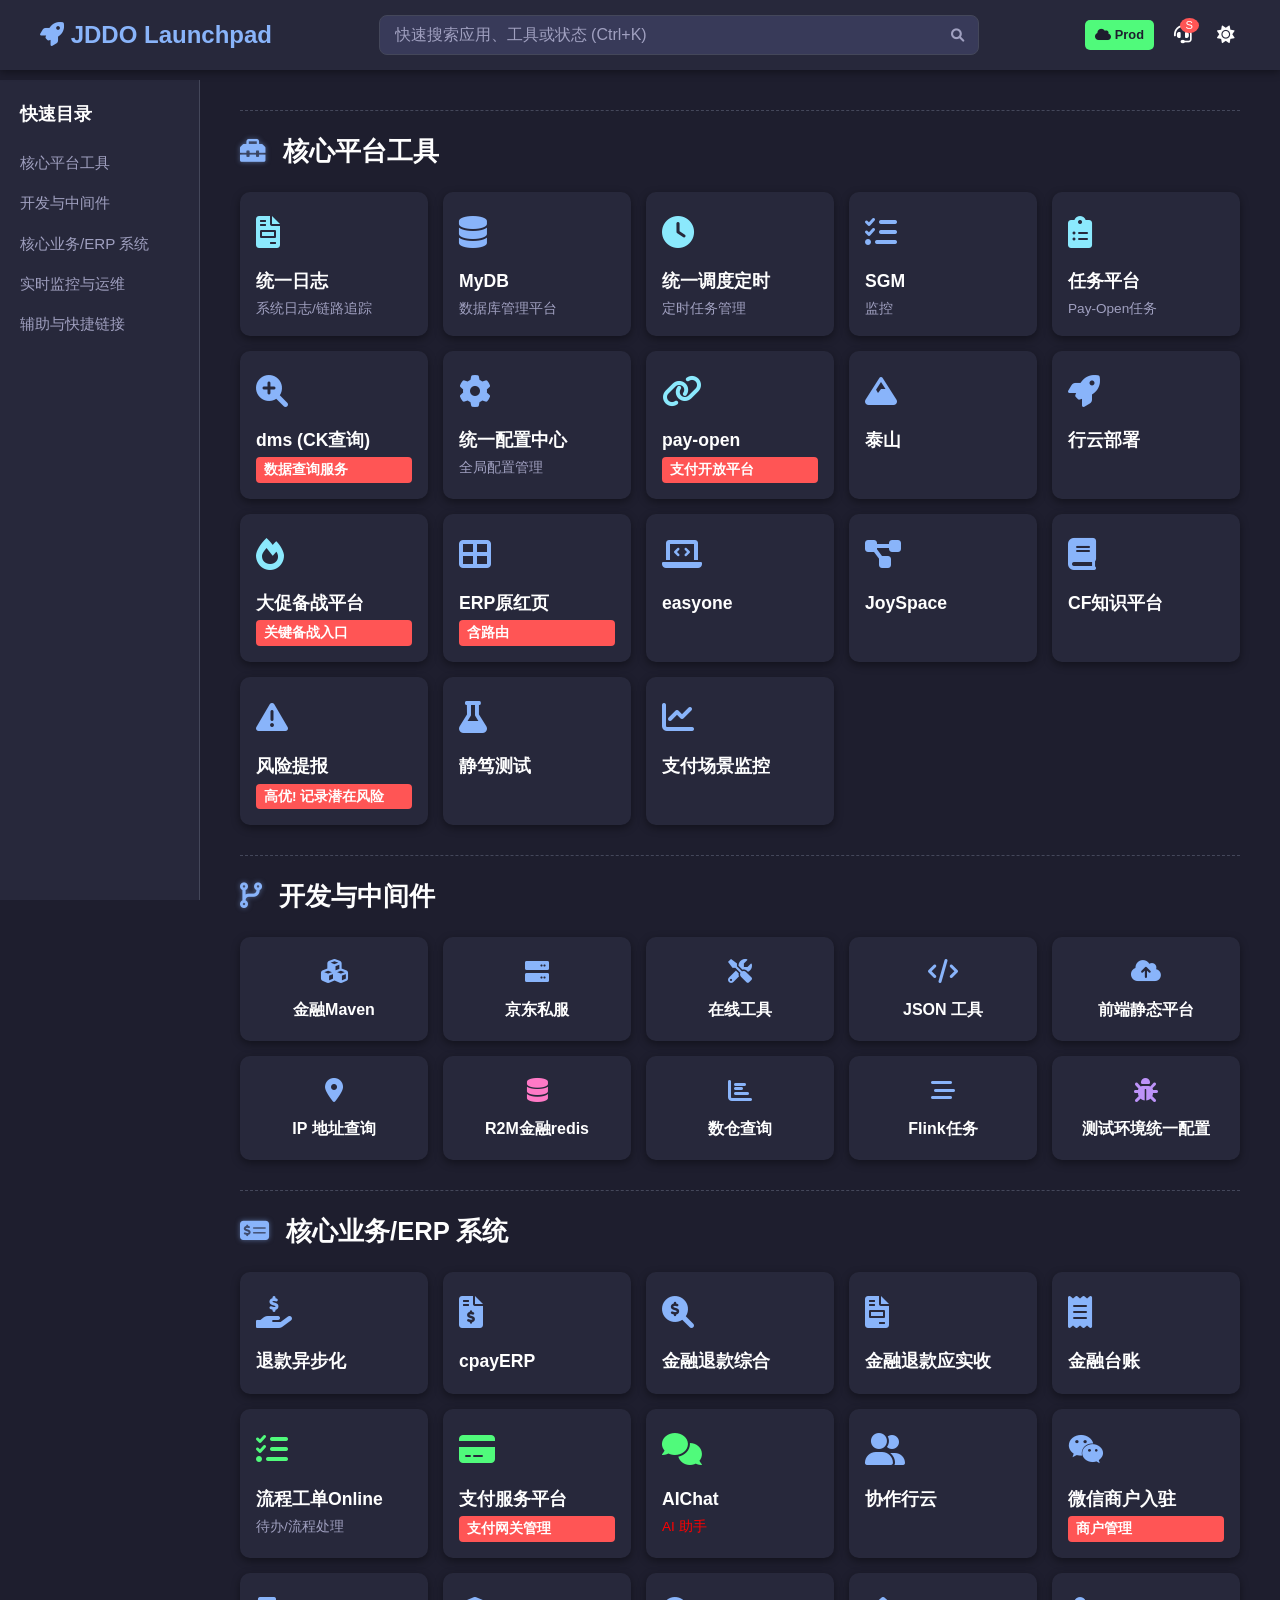
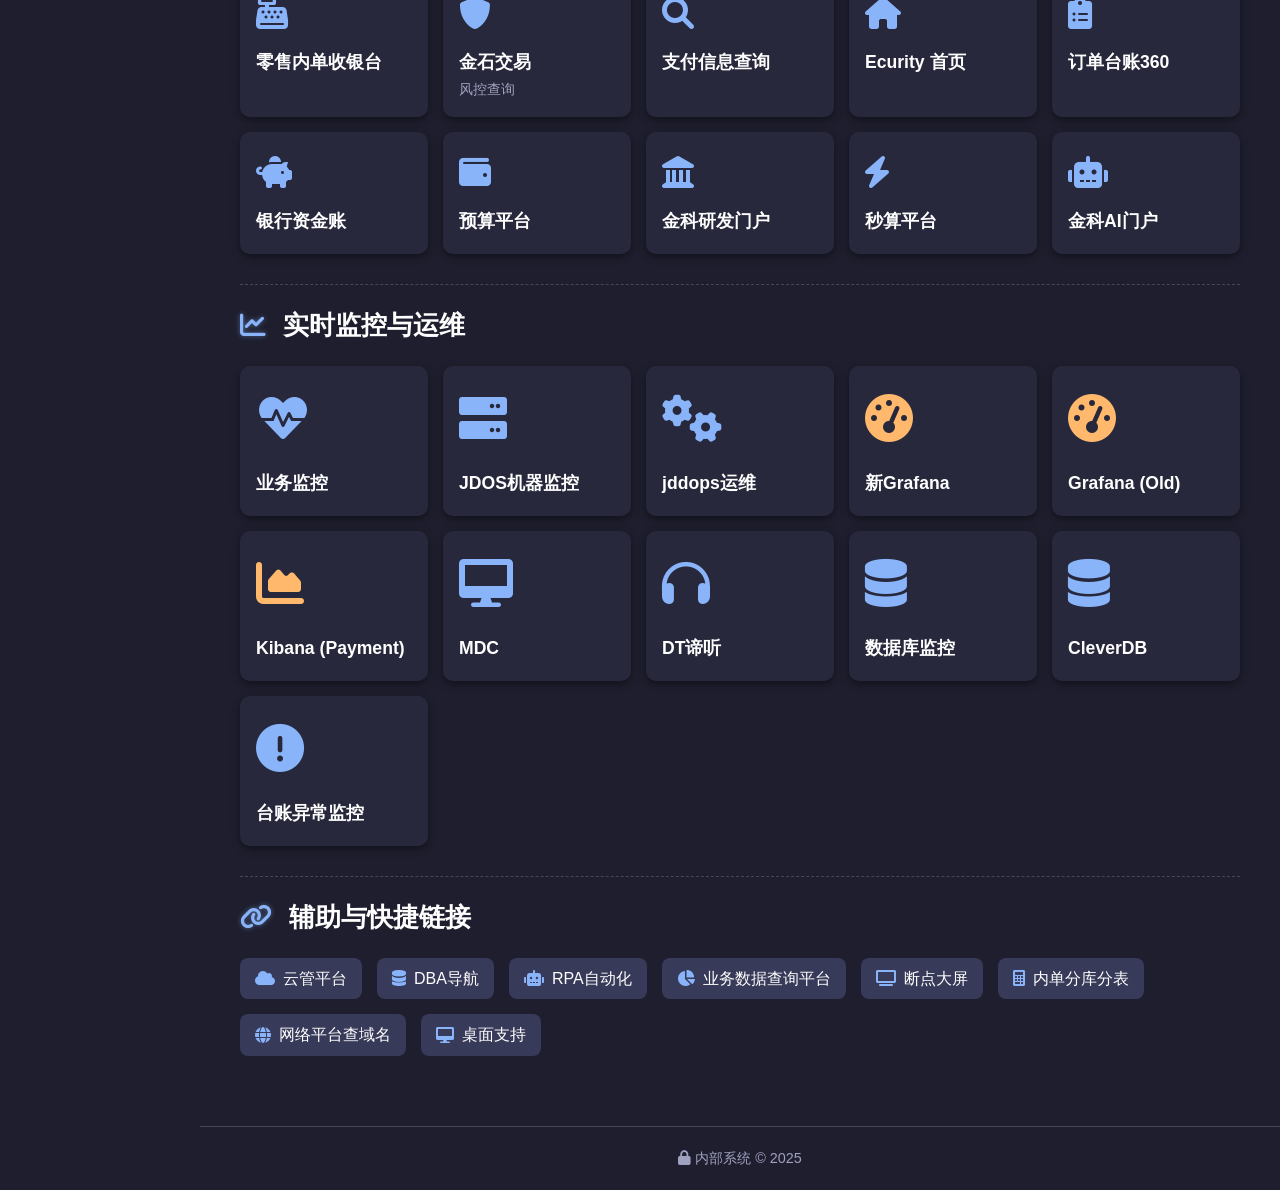
==== commit 74c8a756: "feat(ui): 新增秒算平台与金科AI门户入口链接;在工具卡片区域新增两个外部链接入口，分别指向秒算平台和金科AI门户，提升平台间导航便捷性。" ====
--- a/index.html
+++ b/index.html
@@ -262,6 +262,14 @@
                     <div class="card-icon"><i class="fas fa-landmark"></i></div>
                     <div class="card-title">金科研发门户</div>
                 </a>
+                <a href="https://open-joycoder-ms-share-p.clear.jd.com/" class="tool-card" data-label="秒算平台" target="_blank">
+                    <div class="card-icon"><i class="fas fa-bolt"></i></div>
+                    <div class="card-title">秒算平台</div>
+                </a>
+                <a href="https://jai.jd.com/" class="tool-card" data-label="金科AI门户" target="_blank">
+                    <div class="card-icon"><i class="fas fa-robot"></i></div>
+                    <div class="card-title">金科AI门户</div>
+                </a>
             </div>
         </section>
 
